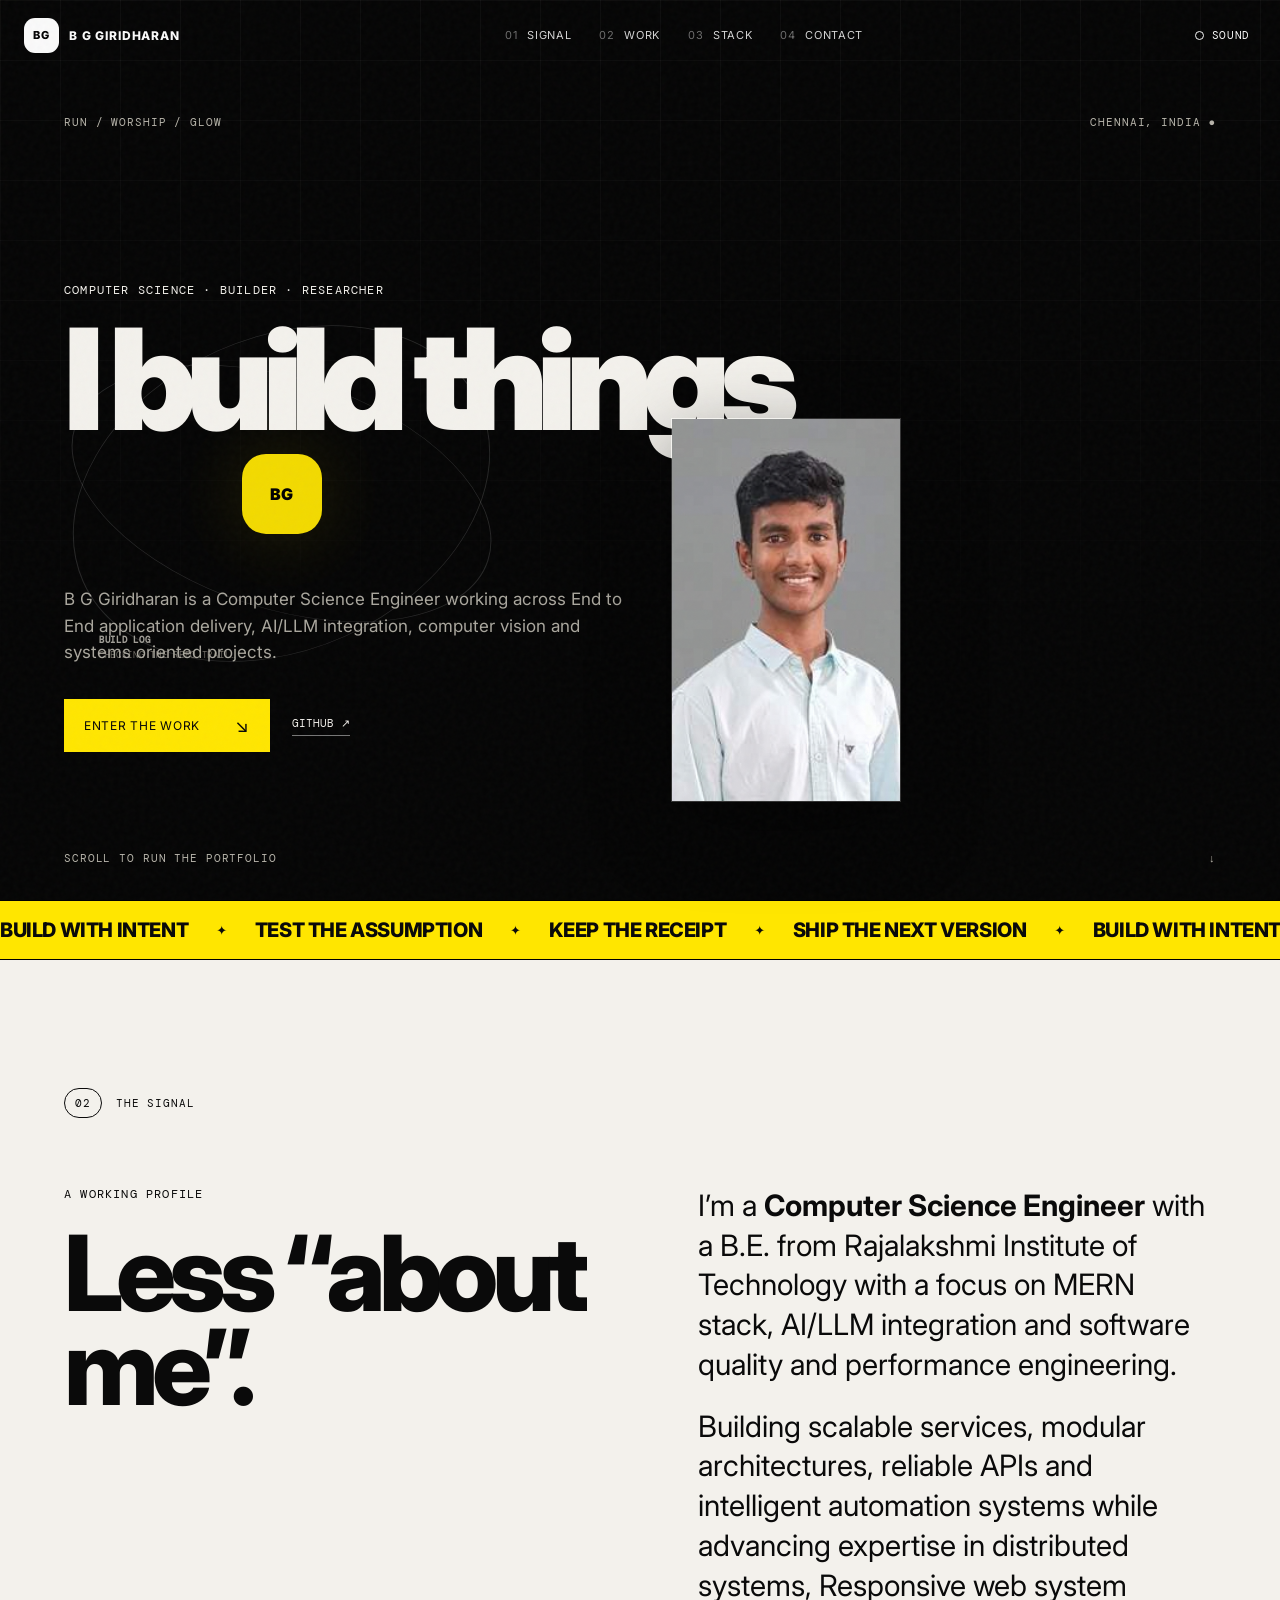
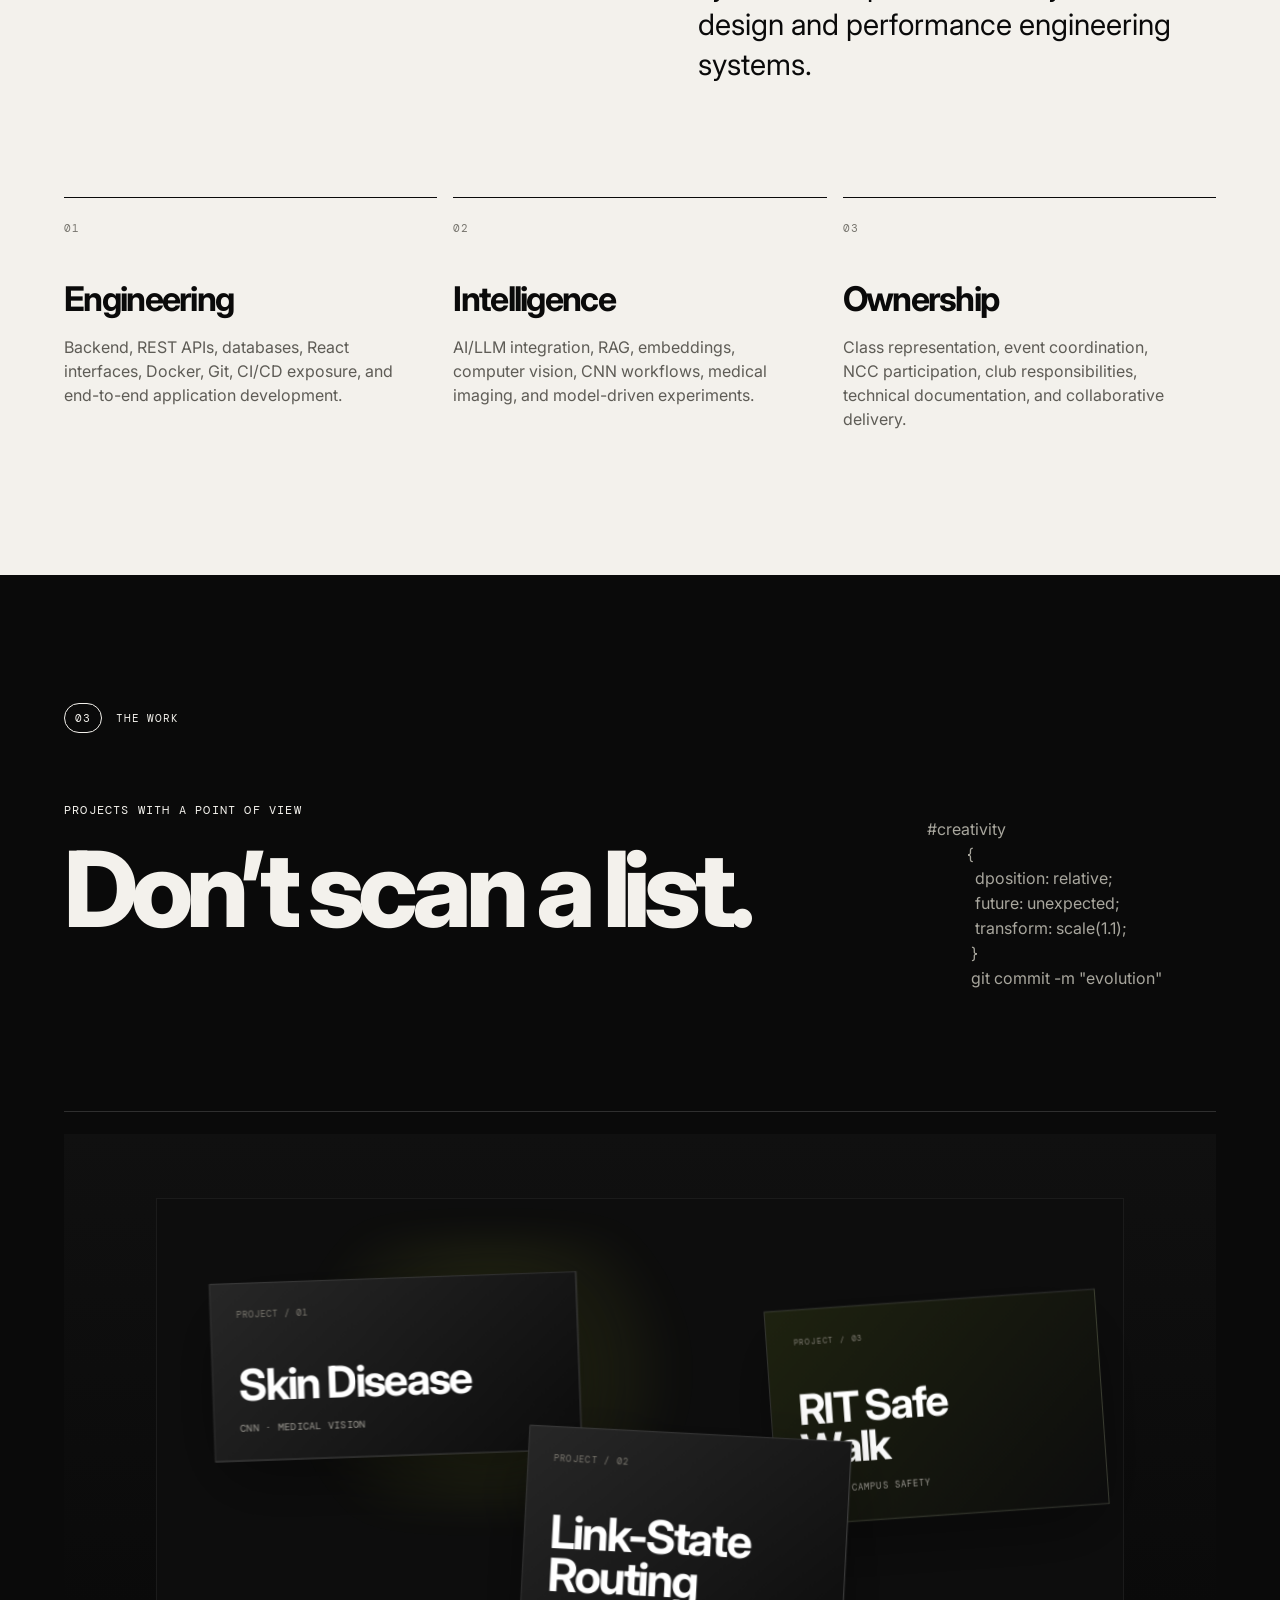
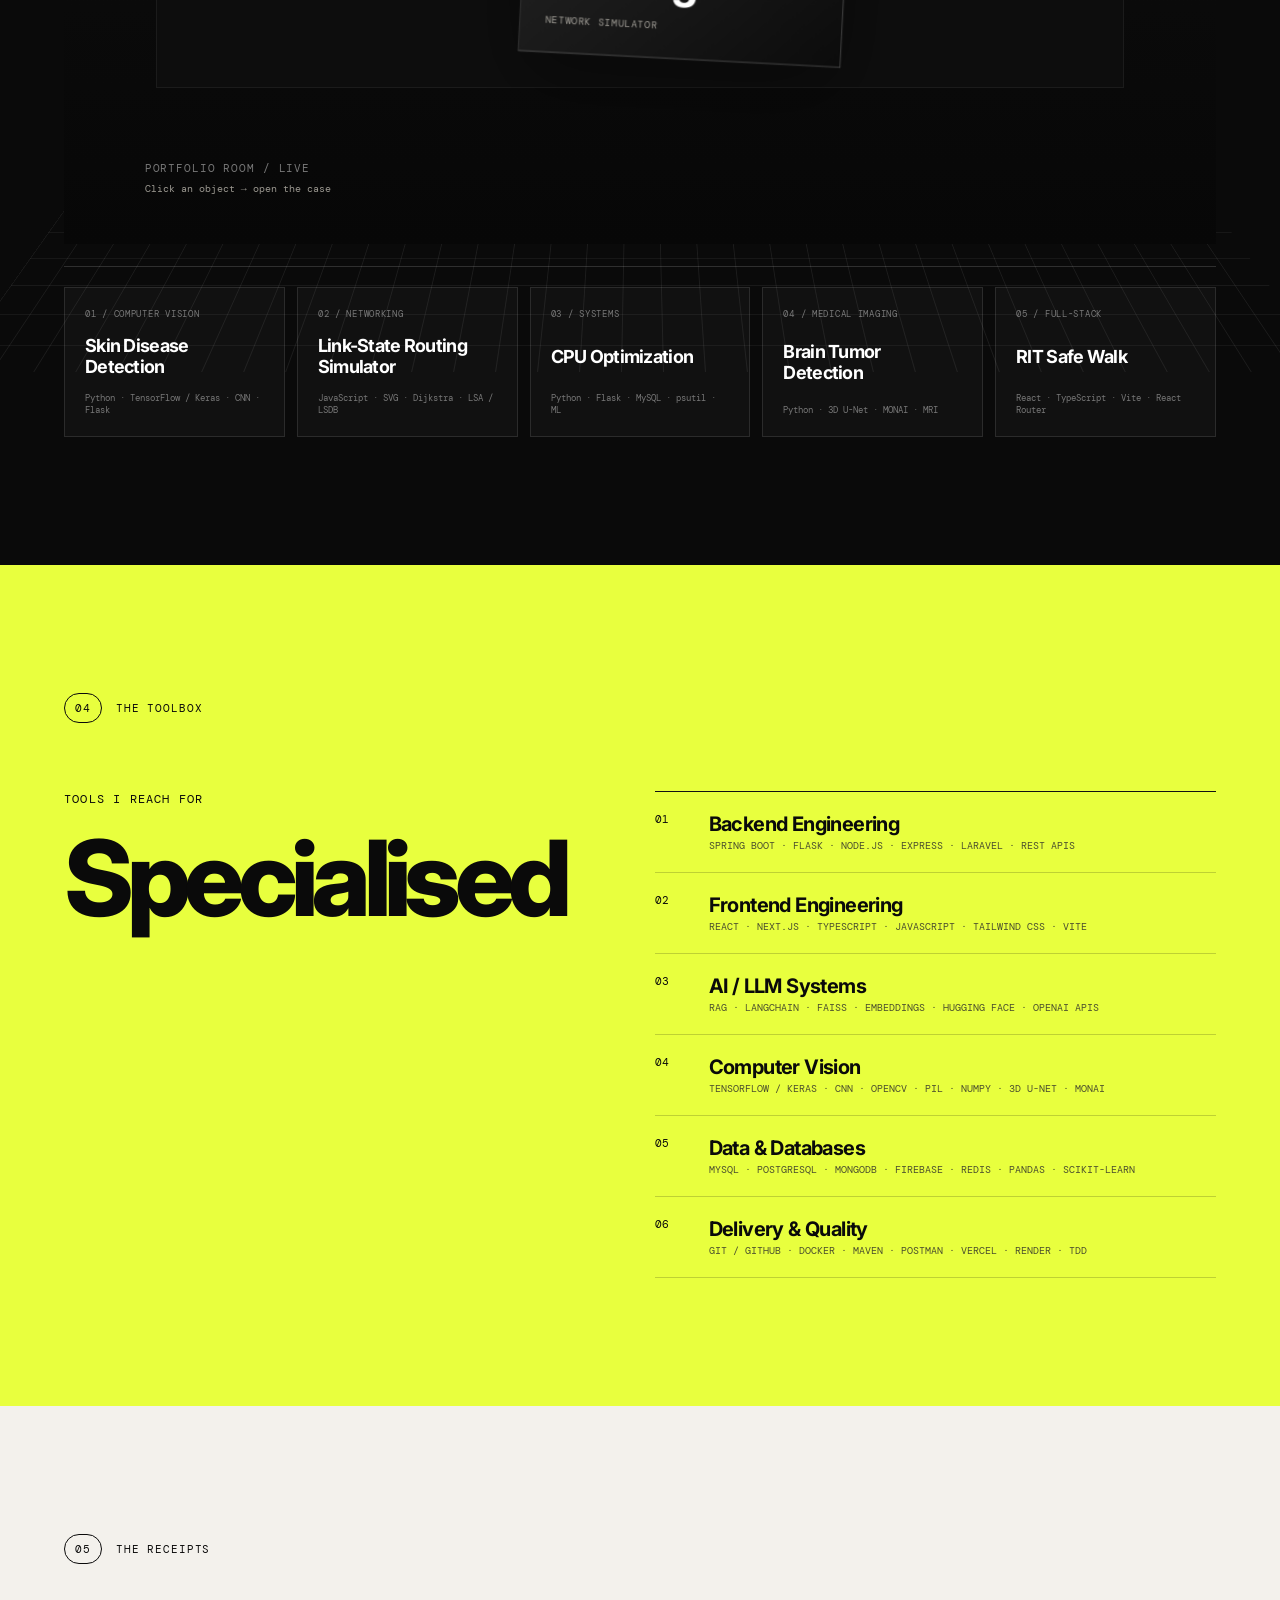
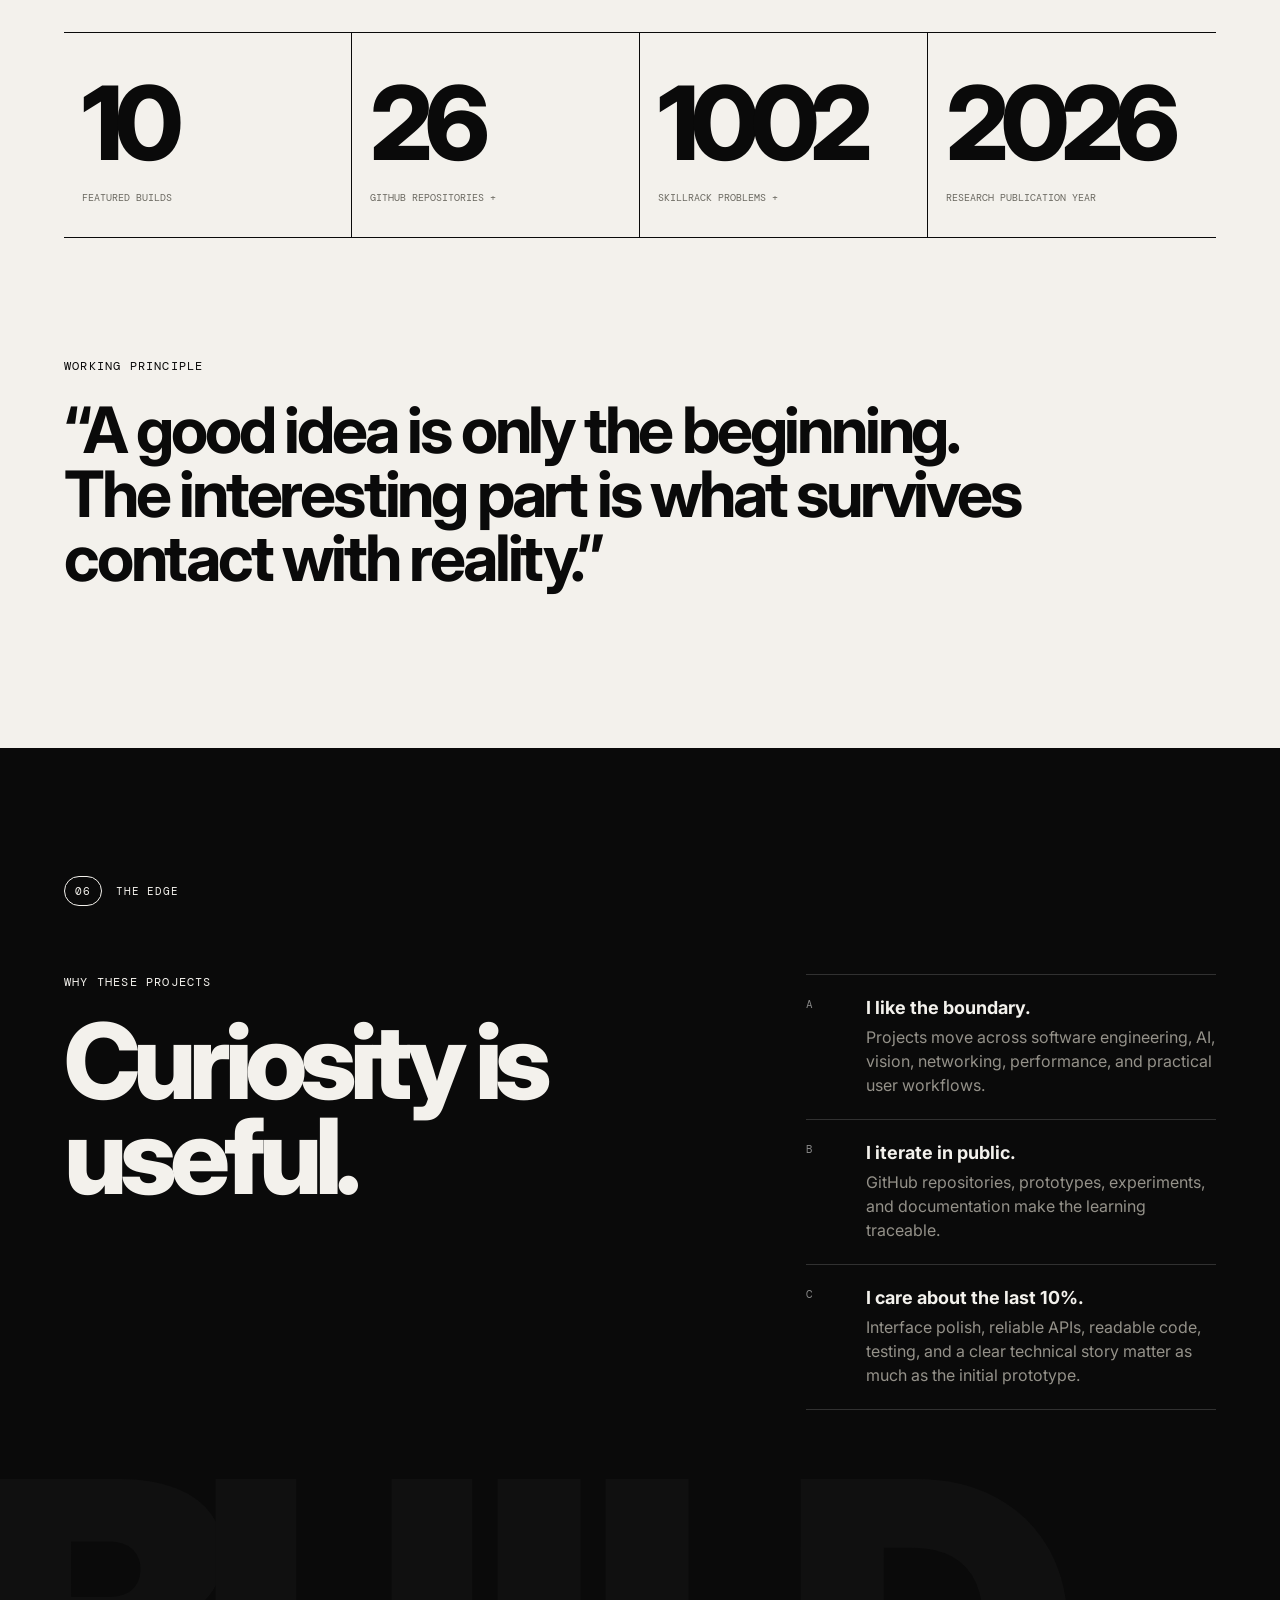
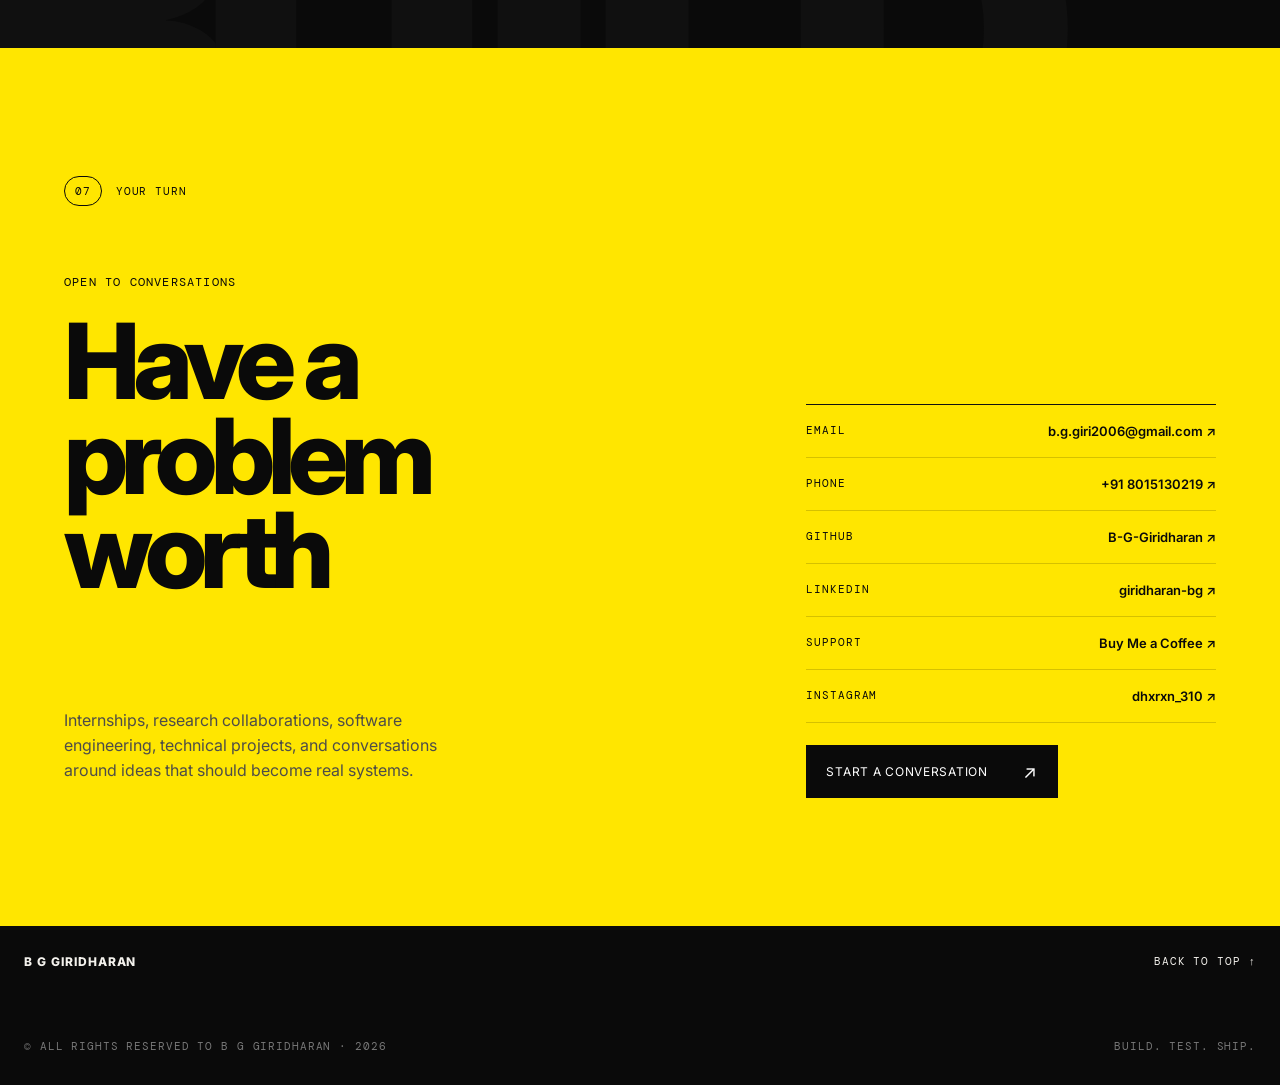
==== index.html @ 89863f33 "build: move index.html and static assets to repository root for pages deployment" ====
<!doctype html>
<html lang="en">
<head>
  <meta charset="utf-8">
  <meta name="viewport" content="width=device-width, initial-scale=1">
  <meta name="theme-color" content="#0a0a0a">
  <meta name="description" content="B G Giridharan — Computer Science and Engineering student, backend and full-stack engineer, AI/LLM builder and systems enthusiast.">
  <title>B G Giridharan — Build. Test. Ship.</title>
  <link rel="preconnect" href="https://fonts.googleapis.com">
  <link rel="preconnect" href="https://fonts.gstatic.com" crossorigin>
  <link href="https://fonts.googleapis.com/css2?family=DM+Mono:wght@400;500&family=Inter:wght@400;500;600;700;800;900&display=swap" rel="stylesheet">
  <link rel="stylesheet" href="/styles.css">
</head>
<body>
  <div class="noise" aria-hidden="true"></div>
  <div class="cursor-glow" aria-hidden="true"></div>
  <div class="progress"><span id="progressBar"></span></div>

  <header class="site-header" id="top">
    <a class="brand" href="#top" aria-label="Back to top">
      <span class="brand-mark">BG</span>
      <span class="brand-text">B G GIRIDHARAN</span>
    </a>
    <nav class="main-nav" aria-label="Primary">
      <a href="#signal"><span>01</span> Signal</a>
      <a href="#work"><span>02</span> Work</a>
      <a href="#stack"><span>03</span> Stack</a>
      <a href="#contact"><span>04</span> Contact</a>
    </nav>
    <button class="sound-toggle" id="soundToggle" type="button" aria-pressed="false"><i></i><span>Sound</span></button>
  </header>

  <main>
    <section class="hero section-dark" id="hero">
      <div class="hero-meta mono">
        <span>Run / Worship / Glow </span>
        <span>CHENNAI, INDIA <b>●</b></span>
      </div>
      <div class="hero-grid"></div>
      <div class="hero-copy">
        <p class="eyebrow reveal">Computer Science · Builder · Researcher</p>
        <h1 class="reveal hero-title">I build things<br><em>worth.</em></h1>
        <img class="hero-photo" id="heroPhoto" alt="B G Giridharan" aria-label="B G Giridharan">
        <p class="hero-deck reveal">B G Giridharan is a Computer Science Engineer working across End to End application delivery, AI/LLM integration, computer vision and systems oriented projects.</p>
        <div class="hero-actions reveal">
          <a class="btn btn-accent magnetic" href="#work">Enter the work <span>↘</span></a>
          <a class="text-link" href="https://github.com/B-G-Giridharan" target="_blank" rel="noreferrer">GitHub ↗</a>
        </div>
      </div>

      <div class="hero-orbit" aria-hidden="true">
        <div class="orbit orbit-1"></div>
        <div class="orbit orbit-2"></div>
        <div class="orbital-note mono"><b>BUILD LOG</b><br><span id="buildLog">initialising signal…</span></div>
        <div class="center-chip">BG</div>
      </div>

      <div class="hero-bottom mono"><span>Scroll to run the portfolio</span><span class="scroll-arrow">↓</span></div>
    </section>

    <section class="ticker-section" aria-label="Principles">
      <div class="ticker">
        <div class="ticker-track">
          <span>BUILD WITH INTENT</span><b>✦</b>
          <span>TEST THE ASSUMPTION</span><b>✦</b>
          <span>KEEP THE RECEIPT</span><b>✦</b>
          <span>SHIP THE NEXT VERSION</span><b>✦</b>
          <span>BUILD WITH INTENT</span><b>✦</b>
          <span>TEST THE ASSUMPTION</span><b>✦</b>
          <span>KEEP THE RECEIPT</span><b>✦</b>
          <span>SHIP THE NEXT VERSION</span><b>✦</b>
        </div>
      </div>
    </section>

    <section class="section light section-pad" id="signal">
      <div class="section-kicker mono"><span>02</span> THE SIGNAL</div>
      <div class="two-col">
        <div>
          <p class="eyebrow">A working profile</p>
          <h2 class="display reveal">Less “about me”.<br><em>More evidence.</em></h2>
        </div>
        <div class="body-large reveal">
          <p>I’m a <strong>Computer Science Engineer</strong> with a B.E. from Rajalakshmi Institute of Technology with a focus on MERN stack, AI/LLM integration and software quality and performance engineering.</p>
          <p>Building scalable services, modular architectures, reliable APIs and intelligent automation systems while advancing expertise in distributed systems, Responsive web system design and performance engineering systems.</p>
        </div>
      </div>

      <div class="proof-grid">
        <article class="proof-card reveal"><span class="proof-no mono">01</span><h3>Engineering</h3><p>Backend, REST APIs, databases, React interfaces, Docker, Git, CI/CD exposure, and end-to-end application development.</p></article>
        <article class="proof-card reveal"><span class="proof-no mono">02</span><h3>Intelligence</h3><p>AI/LLM integration, RAG, embeddings, computer vision, CNN workflows, medical imaging, and model-driven experiments.</p></article>
        <article class="proof-card reveal"><span class="proof-no mono">03</span><h3>Ownership</h3><p>Class representation, event coordination, NCC participation, club responsibilities, technical documentation, and collaborative delivery.</p></article>
      </div>
    </section>

    <section class="section dark section-pad" id="work">
      <div class="section-kicker mono light-text"><span>03</span> THE WORK</div>
      <div class="work-head">
        <div>
          <p class="eyebrow">Projects with a point of view</p>
          <h2 class="display display-inverse reveal">Don’t scan a list.<br><em>Walk through it.</em></h2>
        </div>
        <p class="section-intro reveal" style="white-space: pre-wrap;">#creativity 
          { 
            dposition: relative;
            future: unexpected;
            transform: scale(1.1);
           }
           git commit -m "evolution"
        </p>
        </div>

      <div class="room-shell reveal">
        <div class="room-stage" id="roomStage">
          <div class="room-floor"></div>
          <div class="room-wall wall-back"></div>
          <div class="room-wall wall-side"></div>
          <div class="room-light"></div>

          <button class="room-object obj-1 project-object" data-project="skin" aria-label="Open Skin Disease Detection project">
            <span class="object-label mono">PROJECT / 01</span><strong>Skin Disease</strong><small>CNN · MEDICAL VISION</small>
          </button>

          <button class="room-object obj-2 project-object" data-project="routing" aria-label="Open Link-State Routing Simulator project">
            <span class="object-label mono">PROJECT / 02</span><strong>Link-State<br>Routing</strong><small>NETWORK SIMULATOR</small>
          </button>

          <button class="room-object obj-3 project-object" data-project="safe" aria-label="Open RIT Safe Walk project">
            <span class="object-label mono">PROJECT / 03</span><strong>RIT Safe<br>Walk</strong><small>REACT · CAMPUS SAFETY</small>
          </button>

          <div class="room-console">
            <span class="mono">PORTFOLIO ROOM / LIVE</span>
            <span>Click an object → open the case</span>
          </div>
        </div>
      </div>

      <div class="project-dock">
        <button class="dock-card project-object" data-project="skin"><span class="mono">01 / COMPUTER VISION</span><strong>Skin Disease Detection</strong><small>Python · TensorFlow / Keras · CNN · Flask</small></button>
        <button class="dock-card project-object" data-project="routing"><span class="mono">02 / NETWORKING</span><strong>Link-State Routing Simulator</strong><small>JavaScript · SVG · Dijkstra · LSA / LSDB</small></button>
        <button class="dock-card project-object" data-project="cpu"><span class="mono">03 / SYSTEMS</span><strong>CPU Optimization</strong><small>Python · Flask · MySQL · psutil · ML</small></button>
        <button class="dock-card project-object" data-project="brain"><span class="mono">04 / MEDICAL IMAGING</span><strong>Brain Tumor Detection</strong><small>Python · 3D U-Net · MONAI · MRI</small></button>
        <button class="dock-card project-object" data-project="safe"><span class="mono">05 / FULL-STACK</span><strong>RIT Safe Walk</strong><small>React · TypeScript · Vite · React Router</small></button>
      </div>
    </section>

    <section class="section lime-section section-pad" id="stack">
      <div class="section-kicker mono"><span>04</span> THE TOOLBOX</div>
      <div class="stack-layout">
        <div><p class="eyebrow">Tools I reach for</p><h2 class="display reveal">Specialised<br><em>by intent.</em></h2></div>
        <div class="stack-list reveal">
          <div><span class="mono">01</span><strong>Backend Engineering</strong><small>Spring Boot · Flask · Node.js · Express · Laravel · REST APIs</small></div>
          <div><span class="mono">02</span><strong>Frontend Engineering</strong><small>React · Next.js · TypeScript · JavaScript · Tailwind CSS · Vite</small></div>
          <div><span class="mono">03</span><strong>AI / LLM Systems</strong><small>RAG · LangChain · FAISS · embeddings · Hugging Face · OpenAI APIs</small></div>
          <div><span class="mono">04</span><strong>Computer Vision</strong><small>TensorFlow / Keras · CNN · OpenCV · PIL · NumPy · 3D U-Net · MONAI</small></div>
          <div><span class="mono">05</span><strong>Data & Databases</strong><small>MySQL · PostgreSQL · MongoDB · Firebase · Redis · pandas · scikit-learn</small></div>
          <div><span class="mono">06</span><strong>Delivery & Quality</strong><small>Git / GitHub · Docker · Maven · Postman · Vercel · Render · TDD</small></div>
        </div>
      </div>
    </section>

    <section class="section light section-pad impact">
      <div class="section-kicker mono"><span>05</span> THE RECEIPTS</div>
      <div class="stats-row">
        <div class="stat reveal"><span class="stat-number" data-target="10">0</span><small>featured builds</small></div>
        <div class="stat reveal"><span class="stat-number" data-target="26">0</span><small>GitHub repositories +</small></div>
        <div class="stat reveal"><span class="stat-number" data-target="1002">0</span><small>SkillRack problems +</small></div>
        <div class="stat reveal"><span class="stat-number" data-target="2026">0</span><small>research publication year</small></div>
      </div>

      <div class="manifesto reveal">
        <p class="eyebrow">Working principle</p>
        <blockquote>“A good idea is only the beginning. The interesting part is what survives contact with reality.”</blockquote>
      </div>
    </section>

    <section class="section dark section-pad edge-section">
      <div class="section-kicker mono light-text"><span>06</span> THE EDGE</div>
      <div class="edge-grid">
        <div class="edge-title"><p class="eyebrow">Why these projects</p><h2 class="display display-inverse reveal">Curiosity is useful.<br><em>Execution makes it visible.</em></h2></div>
        <div class="edge-points reveal">
          <div><span class="point-no mono">A</span><div><strong>I like the boundary.</strong><p>Projects move across software engineering, AI, vision, networking, performance, and practical user workflows.</p></div></div>
          <div><span class="point-no mono">B</span><div><strong>I iterate in public.</strong><p>GitHub repositories, prototypes, experiments, and documentation make the learning traceable.</p></div></div>
          <div><span class="point-no mono">C</span><div><strong>I care about the last 10%.</strong><p>Interface polish, reliable APIs, readable code, testing, and a clear technical story matter as much as the initial prototype.</p></div></div>
        </div>
      </div>
      <div class="giant-word" aria-hidden="true">BU I LD</div>
    </section>

    <section class="section contact-section section-pad" id="contact">
      <div class="section-kicker mono"><span>07</span> YOUR TURN</div>
      <div class="contact-grid">
        <div>
          <p class="eyebrow">Open to conversations</p>
          <h2 class="display reveal">Have a problem<br>worth <em>building?</em></h2>
          <p class="section-intro dark-copy reveal">Internships, research collaborations, software engineering, technical projects, and conversations around ideas that should become real systems.</p>
        </div>
        <div class="contact-card reveal">
          <div class="contact-row"><span class="mono">EMAIL</span><a href="mailto:b.g.giri2006@gmail.com">b.g.giri2006@gmail.com ↗</a></div>
          <div class="contact-row"><span class="mono">PHONE</span><a href="tel:+918015130219">+91 8015130219 ↗</a></div>
          <div class="contact-row"><span class="mono">GITHUB</span><a href="https://github.com/B-G-Giridharan" target="_blank" rel="noreferrer">B-G-Giridharan ↗</a></div>
          <div class="contact-row"><span class="mono">LINKEDIN</span><a href="https://www.linkedin.com/in/giridharan-bg/" target="_blank" rel="noreferrer">giridharan-bg ↗</a></div>
          <div class="contact-row"><span class="mono">SUPPORT</span><a href="https://buymeacoffee.com/giridharan_bg" target="_blank" rel="noreferrer">Buy Me a Coffee ↗</a></div>
          <div class="contact-row"><span class="mono">INSTAGRAM</span><a href="https://www.instagram.com/dhxrxn_310/" target="_blank" rel="noreferrer">dhxrxn_310 ↗</a></div>
          <a class="btn btn-dark magnetic" href="mailto:b.g.giri2006@gmail.com?subject=Portfolio%20conversation">Start a conversation <span>↗</span></a>
        </div>
      </div>
    </section>
  </main>

  <footer class="footer dark">
    <div class="footer-top"><span class="brand-text">B G GIRIDHARAN</span><a class="mono" href="#top">Back to top ↑</a></div>
    <div class="footer-bottom mono"><span>© ALL RIGHTS RESERVED TO B G GIRIDHARAN · 2026</span><span>BUILD. TEST. SHIP.</span></div>
  </footer>

  <div class="modal" id="projectModal" aria-hidden="true">
    <div class="modal-backdrop" data-close-modal></div>
    <article class="modal-card">
      <button class="modal-close" type="button" data-close-modal aria-label="Close project">×</button>
      <div class="modal-top mono"><span id="modalIndex">PROJECT / 01</span><span id="modalType">GITHUB BUILD</span></div>
      <p class="eyebrow" id="modalEyebrow">Project</p>
      <h2 id="modalTitle">Skin Disease Detection</h2>
      <p id="modalDescription"></p>
      <div class="modal-tags" id="modalTags"></div>
      <div class="modal-footer"><a id="modalLink" class="btn btn-accent" href="https://github.com/B-G-Giridharan" target="_blank" rel="noreferrer">Open GitHub ↗</a></div>
    </article>
  </div>
  <script src="/script.js"></script>
</body>
</html>
---- styles.css ----
:root{--ink:#0a0a0a;--paper:#f3f1ec;--lime:#e8ff3e;--yellow:#ffe600;--muted:#77756e;--line:rgba(10,10,10,.16);--white:#fff;--mono:"DM Mono",monospace;--sans:"Inter",system-ui,sans-serif}
*{box-sizing:border-box}html{scroll-behavior:smooth}body{margin:0;background:var(--paper);color:var(--ink);font-family:var(--sans);overflow-x:hidden}a{color:inherit;text-decoration:none}button{font:inherit}
.noise{position:fixed;inset:0;pointer-events:none;z-index:50;opacity:.055;background-image:url("data:image/svg+xml,%3Csvg viewBox='0 0 180 180' xmlns='http://www.w3.org/2000/svg'%3E%3Cfilter id='n'%3E%3CfeTurbulence type='fractalNoise' baseFrequency='.95' numOctaves='4' stitchTiles='stitch'/%3E%3C/filter%3E%3Crect width='100%25' height='100%25' filter='url(%23n)' opacity='.55'/%3E%3C/svg%3E")}
.cursor-glow{position:fixed;left:0;top:0;width:280px;height:280px;border-radius:50%;pointer-events:none;z-index:40;transform:translate(-50%,-50%);background:radial-gradient(circle,rgba(232,255,62,.13),transparent 65%);mix-blend-mode:multiply;transition:opacity .3s}
.progress{position:fixed;left:0;top:0;right:0;height:3px;z-index:100;background:transparent}.progress span{display:block;height:100%;width:0;background:var(--yellow)}
.site-header{position:fixed;left:0;right:0;top:0;height:70px;padding:0 24px;display:flex;justify-content:space-between;align-items:center;z-index:90;mix-blend-mode:difference;color:#fff}.brand{display:flex;align-items:center;gap:10px;font-weight:800;font-size:12px;letter-spacing:.07em}.brand-mark{display:grid;place-items:center;width:35px;height:35px;background:#fff;color:#000;border-radius:11px;font-size:11px}.main-nav{display:flex;gap:28px}.main-nav a{font-size:11px;text-transform:uppercase;letter-spacing:.06em;opacity:.85;transition:opacity .2s}.main-nav a:hover{opacity:1}.main-nav span{opacity:.5;margin-right:6px}.sound-toggle{border:0;background:none;color:inherit;display:flex;align-items:center;gap:8px;text-transform:uppercase;font:11px var(--mono);letter-spacing:.06em;cursor:pointer}.sound-toggle i{width:9px;height:9px;border:1px solid currentColor;border-radius:50%;display:inline-block}.sound-toggle.on i{background:var(--yellow)}
.mono{font-family:var(--mono);font-size:11px;letter-spacing:.08em;text-transform:uppercase}.dark{background:var(--ink);color:var(--paper)}.light{background:var(--paper)}.section{position:relative;overflow:hidden}.section-pad{padding:clamp(80px,10vw,150px) clamp(22px,5vw,80px)}.section-kicker{display:flex;align-items:center;gap:14px;color:var(--ink);margin-bottom:68px}.section-kicker span{padding:7px 10px;border:1px solid currentColor;border-radius:999px}.light-text{color:var(--paper)}
.eyebrow{font-family:var(--mono);font-size:12px;text-transform:uppercase;letter-spacing:.1em;margin:0 0 24px}.display{font-size:clamp(56px,8.2vw,128px);line-height:.9;letter-spacing:-.065em;margin:0;font-weight:800}.display em,.hero-title em{font-style:normal;-webkit-text-stroke:1.5px currentColor;color:transparent}.display-inverse{color:var(--paper)}.section-intro{max-width:390px;font-size:16px;line-height:1.55;color:#a8a69d}.dark-copy{color:#4e4d48}.body-large{font-size:clamp(20px,2.3vw,31px);line-height:1.35;max-width:670px}.body-large p{margin:0 0 22px}
.hero{min-height:100svh;background:#050505;color:var(--paper);padding:115px clamp(22px,5vw,80px) 35px;display:flex;flex-direction:column;justify-content:space-between}.hero-meta,.hero-bottom{display:flex;justify-content:space-between;color:#b7b4aa}.hero-grid{position:absolute;inset:0;background-image:linear-gradient(rgba(255,255,255,.035) 1px,transparent 1px),linear-gradient(90deg,rgba(255,255,255,.035) 1px,transparent 1px);background-size:60px 60px;mask-image:linear-gradient(to bottom,black,transparent 88%);pointer-events:none}.hero-copy{position:relative;z-index:2;max-width:920px;margin:9vh 0 3vh}.hero-title{font-size:clamp(68px,11vw,180px);line-height:.82;letter-spacing:-.075em;margin:0 0 34px;font-weight:900}.hero-photo{position:absolute;right:clamp(4%,8vw,9%);top:29%;width:clamp(210px,18vw,280px);height:clamp(300px,30vw,390px);object-fit:cover;object-position:center top;border:1px solid rgba(255,255,255,.18);box-shadow:0 24px 80px rgba(0,0,0,.45);z-index:3;opacity:0;transition:opacity .45s ease}.hero-photo.is-loaded{opacity:1}.hero-deck{max-width:580px;font-size:17px;line-height:1.55;color:#aaa79e}.hero-actions{display:flex;align-items:center;gap:22px;margin-top:34px}.btn{display:inline-flex;align-items:center;justify-content:space-between;gap:35px;padding:15px 19px;border:1px solid var(--ink);font-size:12px;text-transform:uppercase;letter-spacing:.06em;transition:transform .3s,background .3s,color .3s}.btn span{font-size:18px;transition:transform .3s}.btn:hover{transform:translateY(-3px)}.btn:hover span{transform:translate(3px,-3px)}.btn-accent{background:var(--yellow);border-color:var(--yellow);color:#070707}.btn-dark{background:var(--ink);border-color:var(--ink);color:#fff}.text-link{font-family:var(--mono);font-size:11px;text-transform:uppercase;border-bottom:1px solid rgba(255,255,255,.45);padding-bottom:5px}.hero-orbit{position:absolute;right:clamp(5%,12vw);top:50%;width:min(34vw,470px);aspect-ratio:1;transform:translateY(-40%);opacity:.95}.orbit{position:absolute;inset:0;border:1px solid rgba(255,255,255,.14);border-radius:50%}.orbit-1{transform:rotate(18deg) scaleY(.53)}.orbit-2{transform:rotate(-24deg) scaleY(.72)}.center-chip{position:absolute;left:50%;top:50%;transform:translate(-50%,-50%);width:80px;height:80px;border-radius:24px;background:var(--yellow);color:#000;display:grid;place-items:center;font-weight:900;box-shadow:0 0 80px rgba(255,230,0,.14)}.orbital-note{position:absolute;left:8%;bottom:11%;font-size:9px;color:#77736b;line-height:1.7}.orbital-note b{color:#aaa79f}.ticker-section{background:var(--yellow);border-top:1px solid #000;border-bottom:1px solid #000;overflow:hidden}.ticker{white-space:nowrap;overflow:hidden}.ticker-track{display:inline-flex;align-items:center;gap:28px;min-width:100%;padding:17px 0;font-weight:800;font-size:20px;letter-spacing:-.02em;animation:marquee 24s linear infinite}.ticker-track b{font-size:13px}@keyframes marquee{to{transform:translateX(-50%)}}
.two-col{display:grid;grid-template-columns:1fr 1fr;gap:9vw;align-items:start}.proof-grid{display:grid;grid-template-columns:repeat(3,1fr);gap:16px;margin-top:90px}.proof-card{border-top:1px solid var(--ink);padding-top:18px;min-height:205px}.proof-no{color:var(--muted)}.proof-card h3{font-size:34px;letter-spacing:-.05em;margin:42px 0 10px}.proof-card p{max-width:340px;line-height:1.5;color:#5e5c56}
.work-head{display:grid;grid-template-columns:1.45fr .55fr;gap:8vw;align-items:end}.room-shell{margin-top:80px;border-top:1px solid rgba(255,255,255,.15);border-bottom:1px solid rgba(255,255,255,.15);padding:22px 0}.room-stage{height:min(70vw,710px);min-height:520px;position:relative;perspective:1100px;transform-style:preserve-3d;background:linear-gradient(180deg,#101010,#070707)}.room-floor{position:absolute;left:-10%;right:-10%;bottom:-18%;height:64%;transform:rotateX(66deg);transform-origin:bottom;background:linear-gradient(rgba(255,255,255,.07) 1px,transparent 1px),linear-gradient(90deg,rgba(255,255,255,.07) 1px,transparent 1px);background-size:42px 42px}.room-wall{position:absolute;background:#0d0d0d;border:1px solid rgba(255,255,255,.06)}.wall-back{left:8%;right:8%;top:9%;height:69%}.wall-side{width:20%;right:8%;top:9%;height:69%;transform-origin:right center;transform:perspective(500px) rotateY(-24deg)}.room-light{position:absolute;left:15%;top:14%;width:44%;height:39%;background:radial-gradient(circle,rgba(232,255,62,.15),transparent 67%);filter:blur(16px)}.room-console{position:absolute;left:7%;bottom:7%;display:flex;flex-direction:column;gap:7px;font-family:var(--mono);font-size:10px;color:#777;z-index:4}.room-console span:last-child{color:#9b9890}.room-object{position:absolute;z-index:5;cursor:pointer;border:1px solid rgba(255,255,255,.15);background:linear-gradient(140deg,#272727,#0c0c0c);color:#fff;text-align:left;box-shadow:0 24px 70px rgba(0,0,0,.4);transition:transform .5s cubic-bezier(.2,.9,.2,1),border-color .3s,box-shadow .3s}.room-object:hover{border-color:var(--yellow);box-shadow:0 28px 90px rgba(0,0,0,.55),0 0 50px rgba(232,255,62,.09)}.room-object .object-label{display:block;font-size:8px;color:#807d74;margin-bottom:42px}.room-object strong{display:block;font-size:clamp(24px,3.2vw,47px);line-height:.93;letter-spacing:-.05em}.room-object small{display:block;margin-top:16px;font:9px var(--mono);letter-spacing:.1em;color:#a4a19a}.obj-1{left:15%;top:22%;width:30%;padding:24px;transform:translateZ(65px) rotateZ(-2deg)}.obj-2{left:41%;top:43%;width:25%;padding:22px;transform:translateZ(120px) rotateZ(3deg)}.obj-3{right:11%;top:24%;width:28%;padding:26px;transform:translateZ(30px) rotateZ(-4deg);background:linear-gradient(135deg,#1e2210,#0d0d0d)}.obj-1:hover{transform:translateY(-14px) translateZ(110px) rotateZ(-2deg)}.obj-2:hover{transform:translateY(-14px) translateZ(165px) rotateZ(3deg)}.obj-3:hover{transform:translateY(-14px) translateZ(80px) rotateZ(-4deg)}
.project-dock{display:grid;grid-template-columns:repeat(5,1fr);gap:12px;margin-top:20px}.dock-card{background:#111;border:1px solid #2b2b2b;color:#fff;text-align:left;padding:20px;cursor:pointer;min-height:150px;display:flex;flex-direction:column;justify-content:space-between;transition:background .25s,border .25s,transform .25s}.dock-card:hover{background:#171717;border-color:#5e5e5e;transform:translateY(-4px)}.dock-card span,.dock-card small{font:9px var(--mono);color:#777}.dock-card strong{font-size:18px;letter-spacing:-.04em}.lime-section{background:var(--lime)}.stack-layout{display:grid;grid-template-columns:.8fr 1.2fr;gap:7vw}.stack-list{border-top:1px solid #111}.stack-list>div{display:grid;grid-template-columns:42px 1fr;grid-template-rows:auto auto;gap:3px 12px;padding:20px 0;border-bottom:1px solid rgba(0,0,0,.18);transition:padding-left .25s}.stack-list>div:hover{padding-left:12px}.stack-list span{grid-row:1 / 3}.stack-list strong{font-size:20px;letter-spacing:-.03em}.stack-list small{font:10px var(--mono);text-transform:uppercase;color:#4b4f2e}
.stats-row{display:grid;grid-template-columns:repeat(4,1fr);border-top:1px solid var(--ink);border-bottom:1px solid var(--ink)}.stat{padding:28px 18px 32px;border-right:1px solid var(--ink)}.stat:last-child{border-right:none}.stat-number{font-size:clamp(54px,8vw,108px);font-weight:800;letter-spacing:-.08em;display:block}.stat small{font:10px var(--mono);text-transform:uppercase;color:#6b6961}.manifesto{padding:120px 0 30px;max-width:980px}.manifesto blockquote{font-size:clamp(34px,5vw,72px);line-height:1;letter-spacing:-.05em;margin:0;font-weight:700}.edge-section{min-height:900px}.edge-grid{display:grid;grid-template-columns:1.2fr .8fr;gap:10vw;position:relative;z-index:2}.edge-points{border-top:1px solid rgba(255,255,255,.16)}.edge-points>div{display:grid;grid-template-columns:45px 1fr;gap:15px;padding:22px 0;border-bottom:1px solid rgba(255,255,255,.16)}.point-no{color:#888}.edge-points strong{font-size:18px}.edge-points p{color:#949189;line-height:1.5;margin:7px 0 0}.giant-word{position:absolute;left:-2vw;bottom:-10vw;font-size:clamp(200px,32vw,580px);font-weight:900;letter-spacing:-.1em;color:#101010;line-height:.72;z-index:1}
.contact-section{background:var(--yellow)}.contact-grid{display:grid;grid-template-columns:1.2fr .8fr;gap:10vw;align-items:end}.contact-card{border-top:1px solid #111}.contact-row{display:flex;justify-content:space-between;gap:25px;padding:18px 0;border-bottom:1px solid rgba(0,0,0,.16);font-size:13px}.contact-row span:last-child,.contact-row a{font-weight:600;text-align:right}.contact-card .btn{margin-top:22px}
.footer{padding:28px 24px 32px}.footer-top,.footer-bottom{display:flex;justify-content:space-between;gap:20px}.footer-bottom{margin-top:70px;color:#777}.footer .brand-text{font-weight:800;letter-spacing:.08em;font-size:12px}
.modal{position:fixed;inset:0;display:none;align-items:center;justify-content:center;z-index:120}.modal.is-open{display:flex}.modal-backdrop{position:absolute;inset:0;background:rgba(0,0,0,.76);backdrop-filter:blur(12px)}.modal-card{position:relative;z-index:2;width:min(720px,calc(100% - 32px));background:var(--paper);padding:clamp(28px,5vw,58px);box-shadow:0 30px 120px rgba(0,0,0,.5)}.modal-close{position:absolute;right:15px;top:12px;border:0;background:none;font-size:34px;cursor:pointer}.modal-top{display:flex;justify-content:space-between;color:#73716b;margin-bottom:50px}.modal-card h2{font-size:clamp(56px,8vw,100px);line-height:.86;letter-spacing:-.07em;margin:0 0 22px}.modal-card>p:not(.eyebrow){font-size:19px;line-height:1.5;max-width:600px}.modal-tags{display:flex;gap:8px;flex-wrap:wrap;margin:35px 0}.modal-tags span{font:10px var(--mono);border:1px solid #888;padding:8px 9px}.modal-footer{display:flex;justify-content:flex-end}
/* Bootstrap compatibility / full-bleed layout guard */
html,body{width:100%;max-width:none;min-width:0;margin:0;padding:0}
.container,.container-fluid,.container-sm,.container-md,.container-lg,.container-xl,.container-xxl{width:100%!important;max-width:none!important;margin-left:0!important;margin-right:0!important;padding-left:0!important;padding-right:0!important}
.site-header,main,section.section,.ticker-section,.footer{width:100%;max-width:none;margin-left:0;margin-right:0}
main>.container,main>.container-fluid,main>[class*="container"]{width:100%!important;max-width:none!important;margin:0!important;padding-left:0!important;padding-right:0!important}
.section-pad{max-width:none}
.row{--bs-gutter-x:0;--bs-gutter-y:0;margin-left:0!important;margin-right:0!important}
[class*="col-"]{padding-left:0!important;padding-right:0!important}

/* Keep the intentional fixed header, but make it viewport-wide even inside a Bootstrap container. */
.site-header{left:0!important;right:0!important}

.reveal{opacity:0;transform:translateY(28px);transition:opacity .8s ease,transform .8s cubic-bezier(.2,.75,.2,1)}.reveal.in{opacity:1;transform:none}.reveal:nth-child(2){transition-delay:.08s}.reveal:nth-child(3){transition-delay:.14s}

/* Phone-only headline/photo alignment; the desktop hero remains untouched. */
@media (max-width:580px){.hero-title{max-width:calc(100% - 120px)!important}.hero-photo{top:23%!important;right:20px!important;width:90px!important;height:120px!important}}
@media (max-width:1100px){.project-dock{grid-template-columns:repeat(3,1fr)}}@media (max-width:900px){.main-nav{display:none}.hero{padding-top:100px}.hero-orbit{right:0;width:58vw;opacity:.7}.hero-title{max-width:68%}.hero-photo{right:5%;top:30%;width:clamp(150px,20vw,210px);height:clamp(210px,24vw,260px)}.two-col,.stack-layout,.edge-grid,.contact-grid,.work-head{grid-template-columns:1fr}.proof-grid{grid-template-columns:1fr;gap:34px}.proof-card{min-height:auto}.room-stage{height:650px}.obj-1{left:5%;top:18%;width:60%}.obj-2{left:21%;top:42%;width:62%}.obj-3{right:5%;top:65%;width:68%}.room-console{left:5%;bottom:4%}.project-dock{grid-template-columns:1fr}.stats-row{grid-template-columns:1fr 1fr}.stat:nth-child(2){border-right:none}.stat:nth-child(-n+2){border-bottom:1px solid var(--ink)}.display{font-size:clamp(54px,14vw,92px)}.hero-title{font-size:clamp(64px,15vw,120px)}}@media (max-width:580px){.hero-meta span:last-child{display:none}.hero-deck{font-size:15px}.hero-title{max-width:calc(100% - 120px)}.hero-photo{right:20px;top:37%;width:90px;height:120px}.hero-orbit{top:80%;right:0;width:44vw;z-index:1}.hero-copy{z-index:3}.ticker-track{font-size:17px}.room-stage{min-height:610px}.obj-1{top:13%;width:78%;padding:18px}.obj-2{top:39%;width:78%;padding:18px}.obj-3{top:66%;right:3%;width:82%;padding:18px}.room-object .object-label{margin-bottom:22px}.room-object strong{font-size:30px}.section-pad{padding:82px 20px}.stats-row{grid-template-columns:1fr}.stat{border-right:0;border-bottom:1px solid var(--ink)}.stat:last-child{border-bottom:0}.contact-row{flex-direction:column;gap:7px}.contact-row span:last-child,.contact-row a{text-align:left}.giant-word{font-size:56vw}}

/* Keep the profile photo directly beside the headline on narrow phones. */
@media (max-width:580px){.hero-title{max-width:calc(100% - 120px)}.hero-photo{top:23%;right:20px;width:90px;height:120px}}

/* Responsive viewport containment — mobile/tablet only; desktop remains unchanged. */
@media (max-width:1024px){
  html,body{width:100%;max-width:none;min-width:0;margin:0;padding:0;overflow-x:hidden !important;overflow-x:clip !important}
  body{display:block !important}
  main{display:block;width:100% !important;max-width:none !important;min-width:0 !important;margin:0 !important;padding:0 !important;overflow-x:clip !important}
  main,.section,.ticker-section,.footer{box-sizing:border-box}
  .section,.ticker-section,.footer{width:100% !important;max-width:none !important;min-width:0;margin-left:0 !important;margin-right:0 !important}
  .container,.container-sm,.container-md,.container-lg,.container-xl,.container-xxl,.container-fluid{width:100% !important;max-width:none !important;margin-left:0 !important;margin-right:0 !important;box-sizing:border-box}
  .row{max-width:100%;margin-left:0;margin-right:0}
  img,svg,video,canvas,iframe{max-width:100%}
  .hero,.ticker-section,.section,.footer{overflow-x:hidden}
  .ticker{width:100%;max-width:100%;overflow:hidden}
  .ticker-track{max-width:none}
  .hero-grid,.hero-orbit,.cursor-glow,.noise,.giant-word{pointer-events:none}
}

@media (max-width:767px){
  .site-header{width:100%;max-width:100%;padding-left:20px;padding-right:20px}
  .hero{width:100%;max-width:100%;padding-left:20px;padding-right:20px}
  .hero-copy,.hero-meta,.hero-bottom{max-width:100%}
  .hero-title,.hero-deck,.hero-actions{max-width:100%}
  .btn{max-width:100%}
  .two-col,.proof-grid,.work-head,.stack-layout,.edge-grid,.contact-grid{width:100%;max-width:100%}
  .room-stage{width:100%;max-width:100%;overflow:hidden}
  .project-dock{width:100%;max-width:100%;grid-template-columns:1fr}
  .stats-row{width:100%;max-width:100%}
  .contact-card,.contact-row,.modal-card{max-width:100%}
}

@media (min-width:768px) and (max-width:1024px){
  .section-pad{padding-left:clamp(28px,5vw,60px);padding-right:clamp(28px,5vw,60px)}
  .room-stage{width:100%;max-width:100%}
  .project-dock{width:100%;max-width:100%}
}
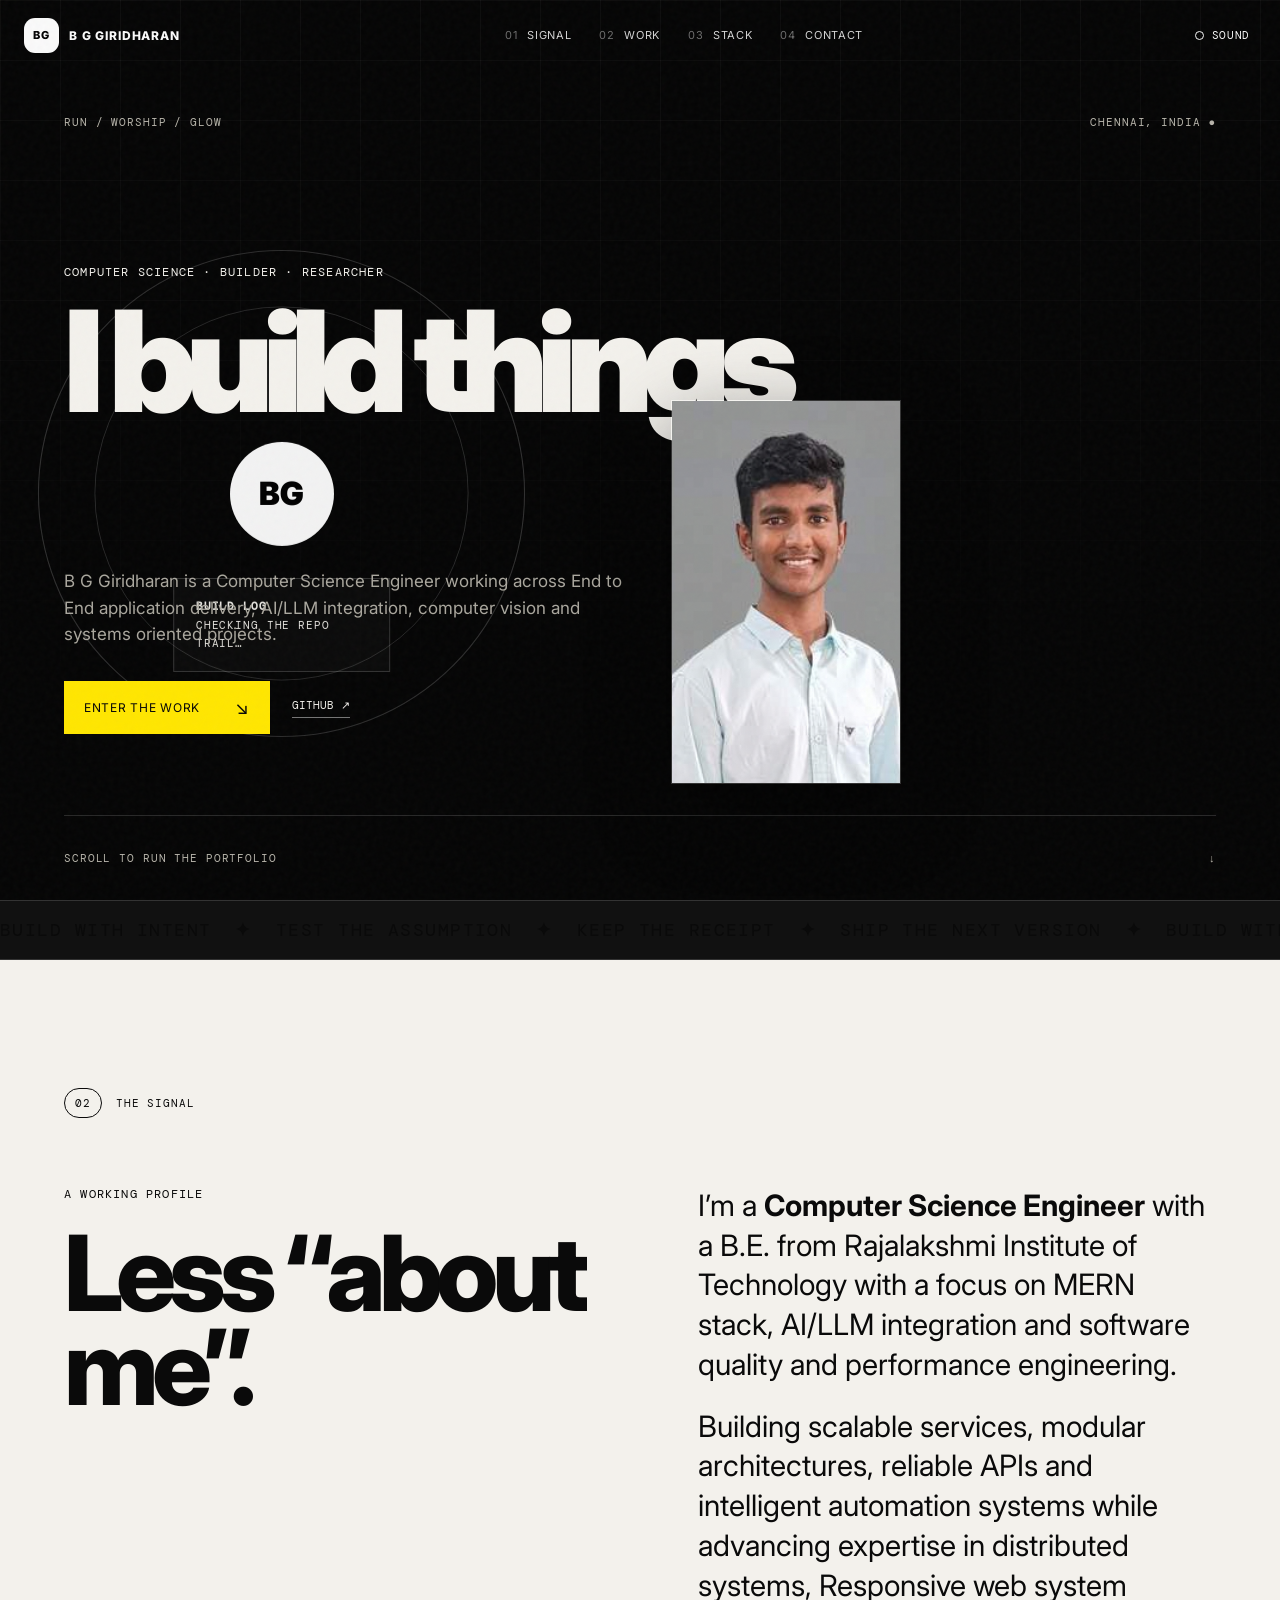
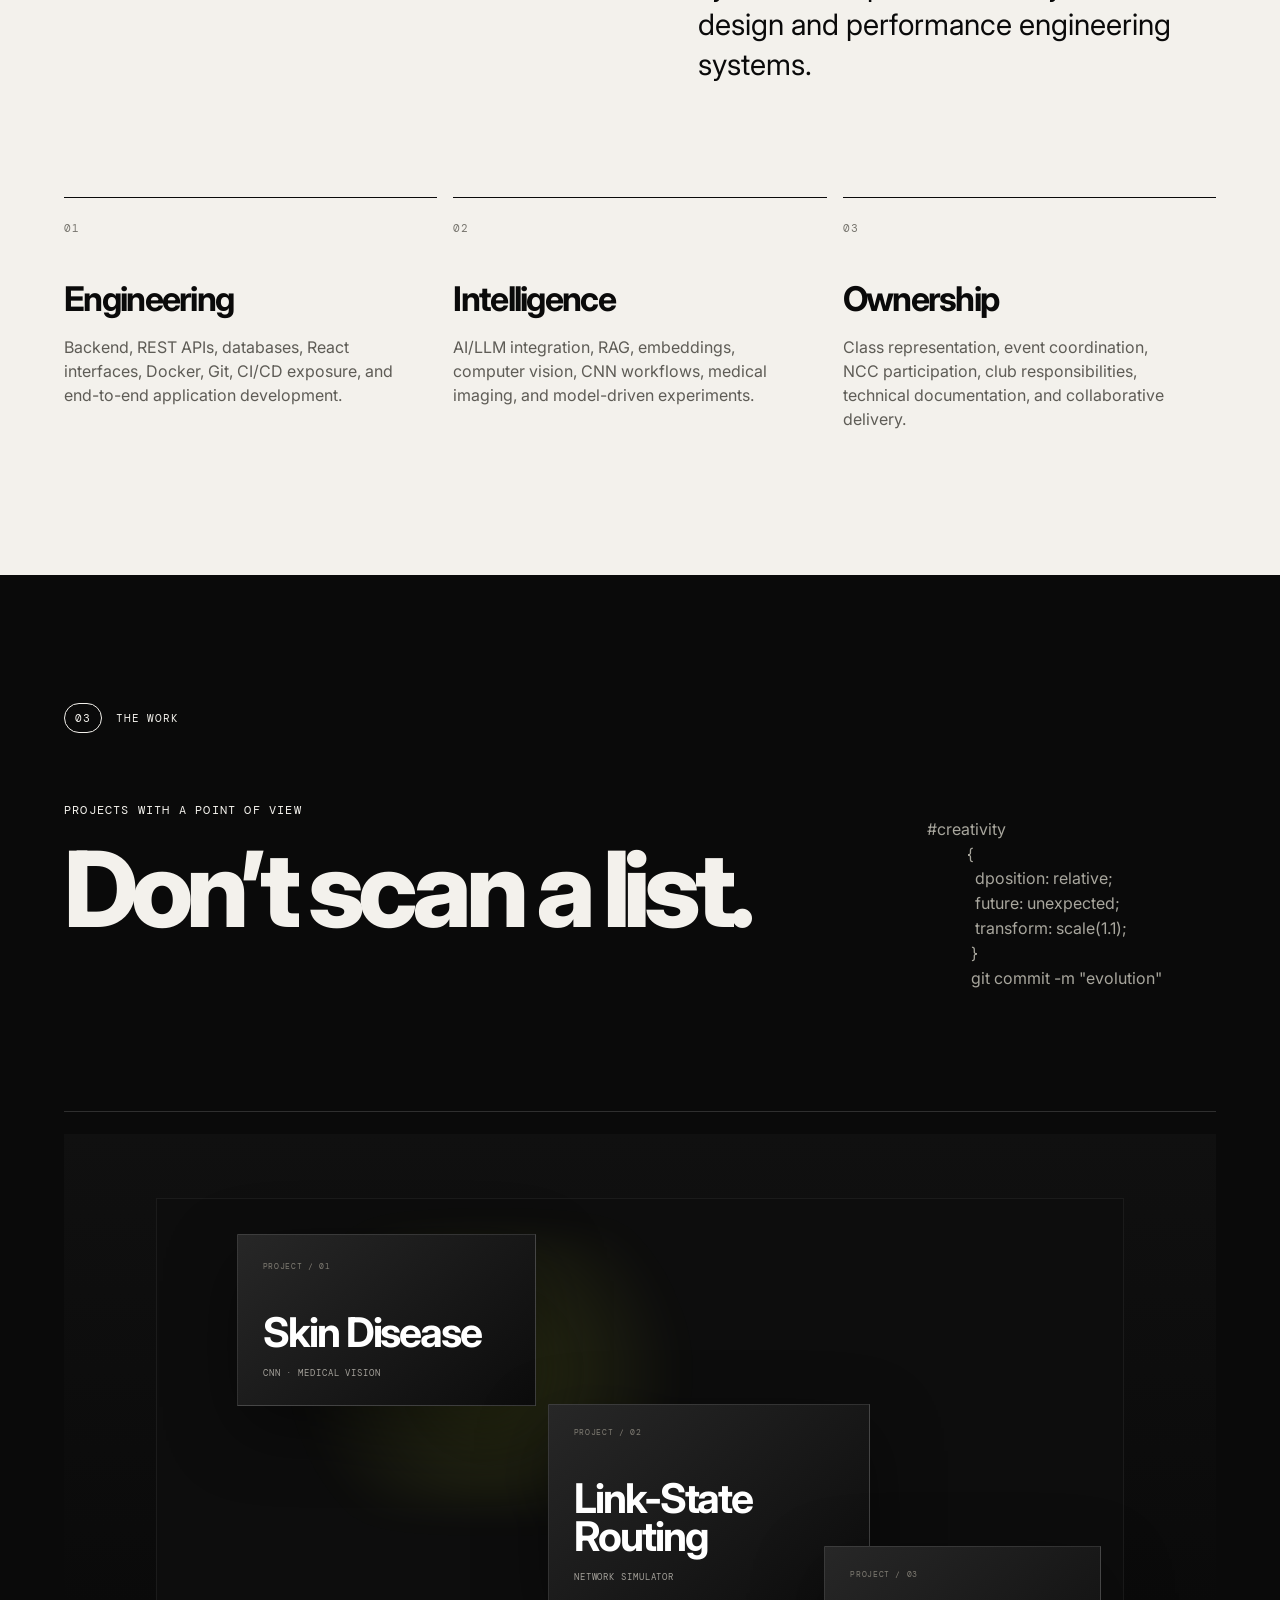
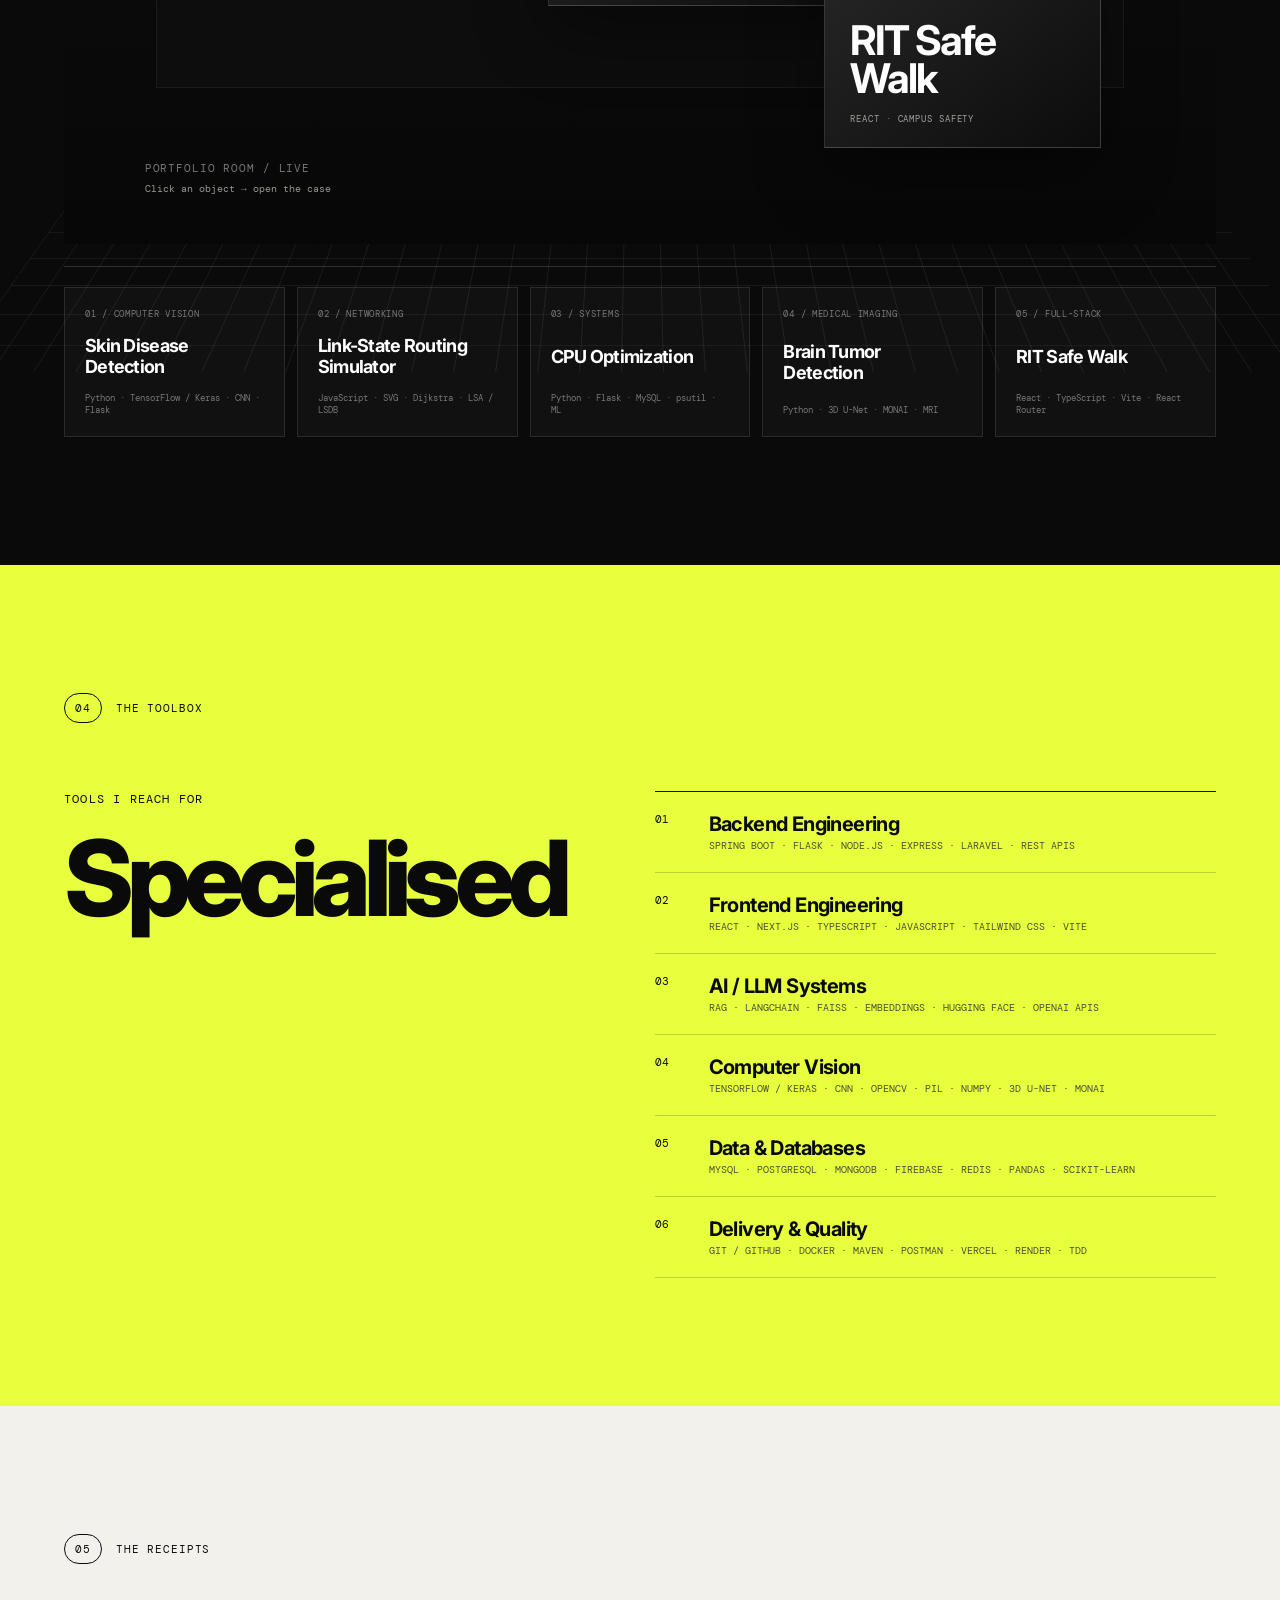
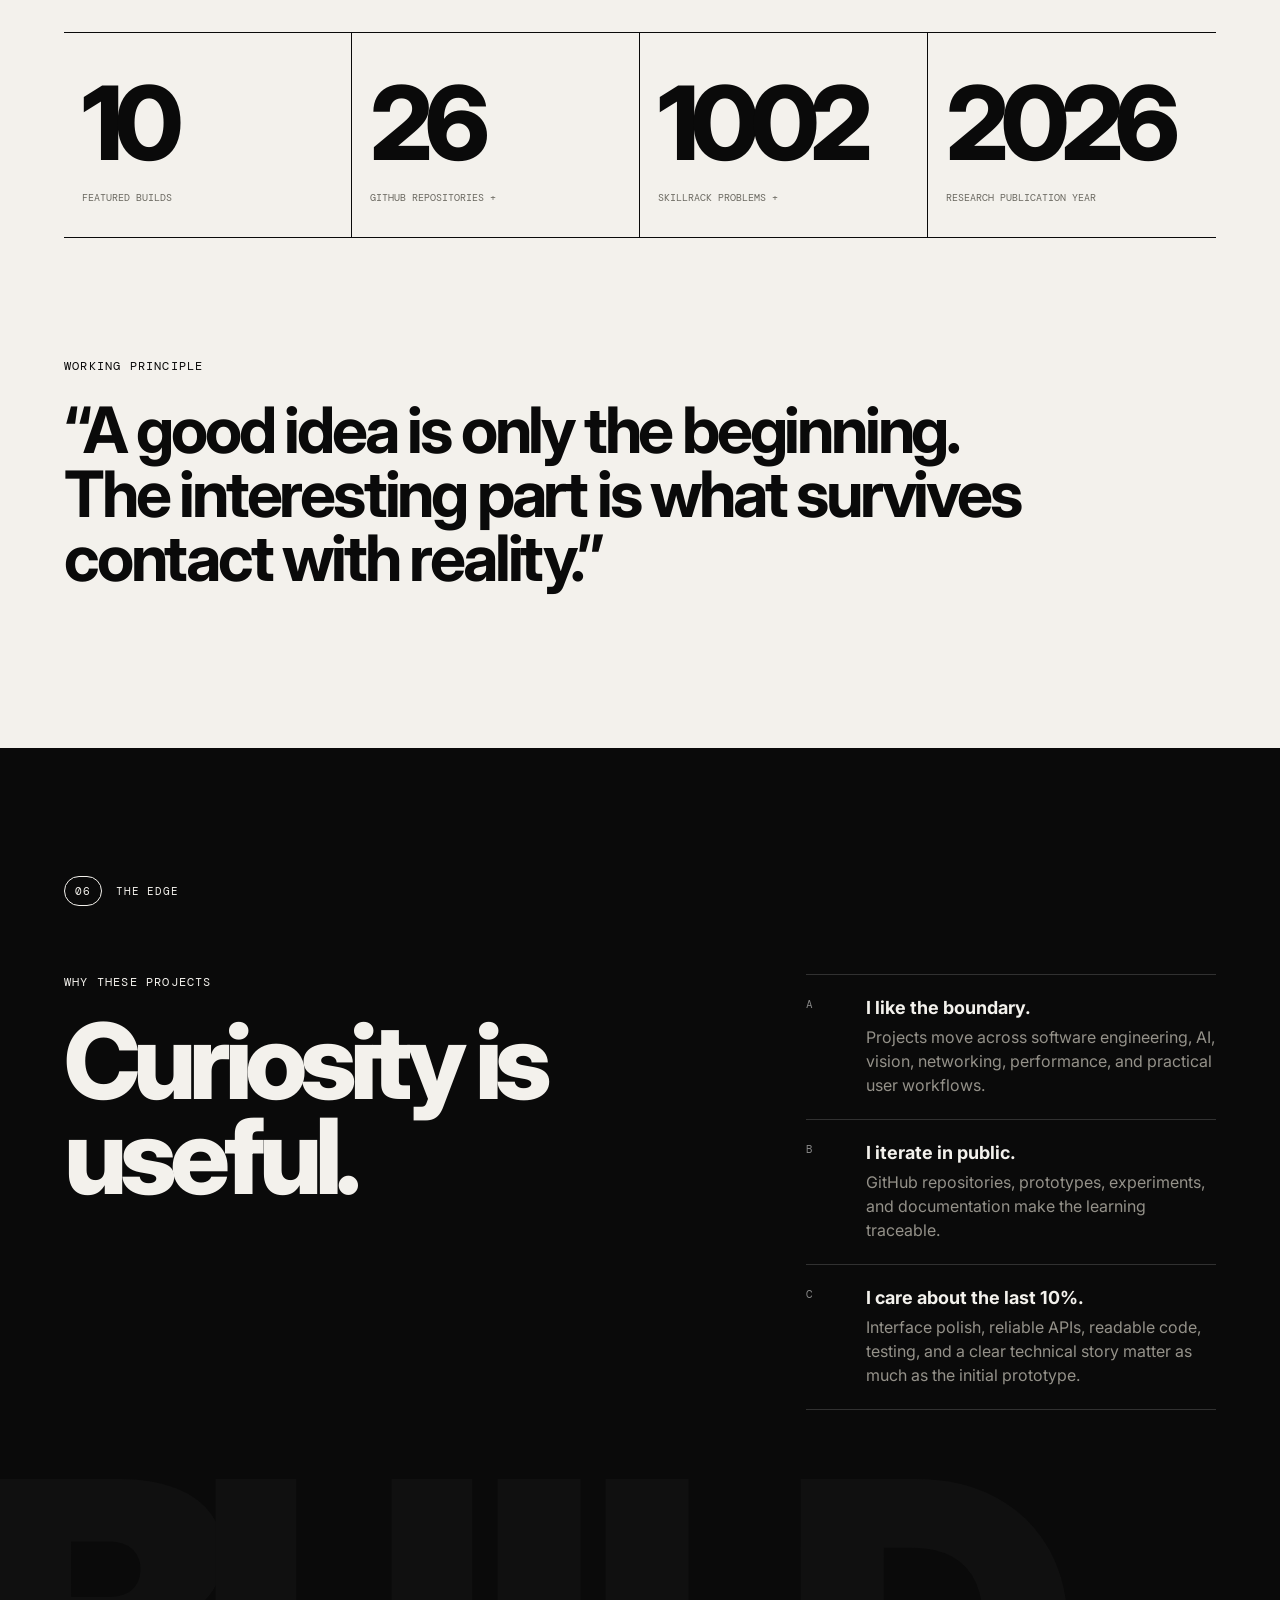
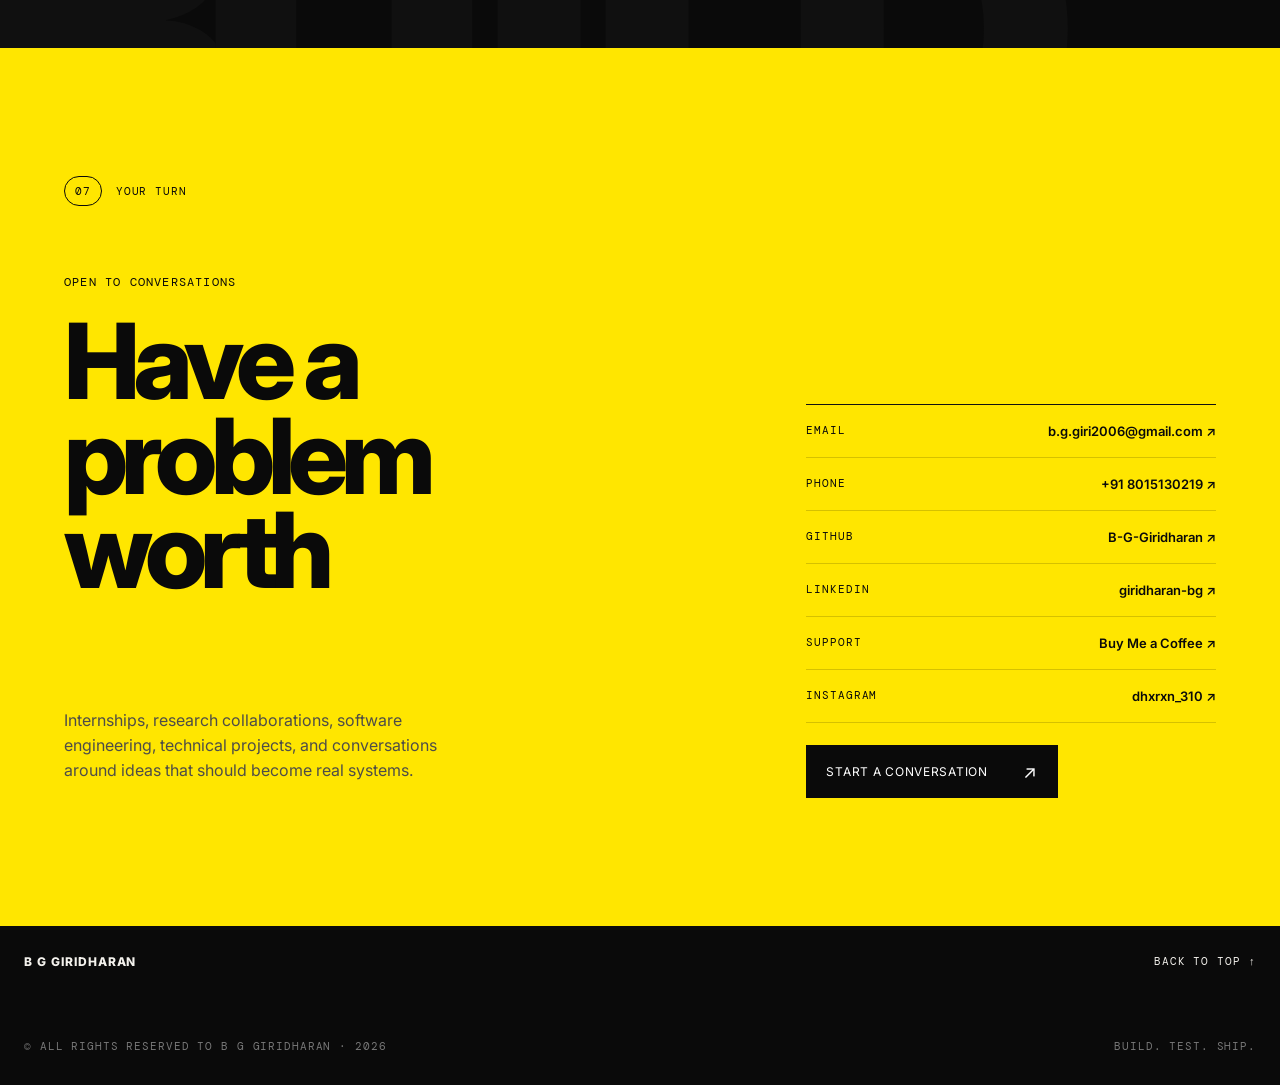
==== commit 6b32c942: "Fix GitHub Pages root deployment" ====
--- a/index.html
+++ b/index.html
@@ -2,14 +2,15 @@
 <html lang="en">
 <head>
   <meta charset="utf-8">
-  <meta name="viewport" content="width=device-width, initial-scale=1">
+  <meta name="viewport" content="width=device-width, initial-scale=1.0">
   <meta name="theme-color" content="#0a0a0a">
-  <meta name="description" content="B G Giridharan — Computer Science and Engineering student, backend and full-stack engineer, AI/LLM builder and systems enthusiast.">
+  <meta name="description" content="B G Giridharan — Computer Science Engineer working across End to End application delivery, AI/LLM integration, computer vision and systems oriented projects.">
   <title>B G Giridharan — Build. Test. Ship.</title>
+  <link rel="icon" type="image/svg+xml" href="favicon.svg">
   <link rel="preconnect" href="https://fonts.googleapis.com">
   <link rel="preconnect" href="https://fonts.gstatic.com" crossorigin>
   <link href="https://fonts.googleapis.com/css2?family=DM+Mono:wght@400;500&family=Inter:wght@400;500;600;700;800;900&display=swap" rel="stylesheet">
-  <link rel="stylesheet" href="/styles.css">
+  <link rel="stylesheet" href="styles.css">
 </head>
 <body>
   <div class="noise" aria-hidden="true"></div>
@@ -226,6 +227,6 @@
       <div class="modal-footer"><a id="modalLink" class="btn btn-accent" href="https://github.com/B-G-Giridharan" target="_blank" rel="noreferrer">Open GitHub ↗</a></div>
     </article>
   </div>
-  <script src="/script.js"></script>
+  <script src="script.js"></script>
 </body>
-</html>+</html>
--- a/styles.css
+++ b/styles.css
@@ -6,15 +6,14 @@
 .site-header{position:fixed;left:0;right:0;top:0;height:70px;padding:0 24px;display:flex;justify-content:space-between;align-items:center;z-index:90;mix-blend-mode:difference;color:#fff}.brand{display:flex;align-items:center;gap:10px;font-weight:800;font-size:12px;letter-spacing:.07em}.brand-mark{display:grid;place-items:center;width:35px;height:35px;background:#fff;color:#000;border-radius:11px;font-size:11px}.main-nav{display:flex;gap:28px}.main-nav a{font-size:11px;text-transform:uppercase;letter-spacing:.06em;opacity:.85;transition:opacity .2s}.main-nav a:hover{opacity:1}.main-nav span{opacity:.5;margin-right:6px}.sound-toggle{border:0;background:none;color:inherit;display:flex;align-items:center;gap:8px;text-transform:uppercase;font:11px var(--mono);letter-spacing:.06em;cursor:pointer}.sound-toggle i{width:9px;height:9px;border:1px solid currentColor;border-radius:50%;display:inline-block}.sound-toggle.on i{background:var(--yellow)}
 .mono{font-family:var(--mono);font-size:11px;letter-spacing:.08em;text-transform:uppercase}.dark{background:var(--ink);color:var(--paper)}.light{background:var(--paper)}.section{position:relative;overflow:hidden}.section-pad{padding:clamp(80px,10vw,150px) clamp(22px,5vw,80px)}.section-kicker{display:flex;align-items:center;gap:14px;color:var(--ink);margin-bottom:68px}.section-kicker span{padding:7px 10px;border:1px solid currentColor;border-radius:999px}.light-text{color:var(--paper)}
 .eyebrow{font-family:var(--mono);font-size:12px;text-transform:uppercase;letter-spacing:.1em;margin:0 0 24px}.display{font-size:clamp(56px,8.2vw,128px);line-height:.9;letter-spacing:-.065em;margin:0;font-weight:800}.display em,.hero-title em{font-style:normal;-webkit-text-stroke:1.5px currentColor;color:transparent}.display-inverse{color:var(--paper)}.section-intro{max-width:390px;font-size:16px;line-height:1.55;color:#a8a69d}.dark-copy{color:#4e4d48}.body-large{font-size:clamp(20px,2.3vw,31px);line-height:1.35;max-width:670px}.body-large p{margin:0 0 22px}
-.hero{min-height:100svh;background:#050505;color:var(--paper);padding:115px clamp(22px,5vw,80px) 35px;display:flex;flex-direction:column;justify-content:space-between}.hero-meta,.hero-bottom{display:flex;justify-content:space-between;color:#b7b4aa}.hero-grid{position:absolute;inset:0;background-image:linear-gradient(rgba(255,255,255,.035) 1px,transparent 1px),linear-gradient(90deg,rgba(255,255,255,.035) 1px,transparent 1px);background-size:60px 60px;mask-image:linear-gradient(to bottom,black,transparent 88%);pointer-events:none}.hero-copy{position:relative;z-index:2;max-width:920px;margin:9vh 0 3vh}.hero-title{font-size:clamp(68px,11vw,180px);line-height:.82;letter-spacing:-.075em;margin:0 0 34px;font-weight:900}.hero-photo{position:absolute;right:clamp(4%,8vw,9%);top:29%;width:clamp(210px,18vw,280px);height:clamp(300px,30vw,390px);object-fit:cover;object-position:center top;border:1px solid rgba(255,255,255,.18);box-shadow:0 24px 80px rgba(0,0,0,.45);z-index:3;opacity:0;transition:opacity .45s ease}.hero-photo.is-loaded{opacity:1}.hero-deck{max-width:580px;font-size:17px;line-height:1.55;color:#aaa79e}.hero-actions{display:flex;align-items:center;gap:22px;margin-top:34px}.btn{display:inline-flex;align-items:center;justify-content:space-between;gap:35px;padding:15px 19px;border:1px solid var(--ink);font-size:12px;text-transform:uppercase;letter-spacing:.06em;transition:transform .3s,background .3s,color .3s}.btn span{font-size:18px;transition:transform .3s}.btn:hover{transform:translateY(-3px)}.btn:hover span{transform:translate(3px,-3px)}.btn-accent{background:var(--yellow);border-color:var(--yellow);color:#070707}.btn-dark{background:var(--ink);border-color:var(--ink);color:#fff}.text-link{font-family:var(--mono);font-size:11px;text-transform:uppercase;border-bottom:1px solid rgba(255,255,255,.45);padding-bottom:5px}.hero-orbit{position:absolute;right:clamp(5%,12vw);top:50%;width:min(34vw,470px);aspect-ratio:1;transform:translateY(-40%);opacity:.95}.orbit{position:absolute;inset:0;border:1px solid rgba(255,255,255,.14);border-radius:50%}.orbit-1{transform:rotate(18deg) scaleY(.53)}.orbit-2{transform:rotate(-24deg) scaleY(.72)}.center-chip{position:absolute;left:50%;top:50%;transform:translate(-50%,-50%);width:80px;height:80px;border-radius:24px;background:var(--yellow);color:#000;display:grid;place-items:center;font-weight:900;box-shadow:0 0 80px rgba(255,230,0,.14)}.orbital-note{position:absolute;left:8%;bottom:11%;font-size:9px;color:#77736b;line-height:1.7}.orbital-note b{color:#aaa79f}.ticker-section{background:var(--yellow);border-top:1px solid #000;border-bottom:1px solid #000;overflow:hidden}.ticker{white-space:nowrap;overflow:hidden}.ticker-track{display:inline-flex;align-items:center;gap:28px;min-width:100%;padding:17px 0;font-weight:800;font-size:20px;letter-spacing:-.02em;animation:marquee 24s linear infinite}.ticker-track b{font-size:13px}@keyframes marquee{to{transform:translateX(-50%)}}
+.hero{min-height:100svh;background:#050505;color:var(--paper);padding:115px clamp(22px,5vw,80px) 35px;display:flex;flex-direction:column;justify-content:space-between}.hero-meta,.hero-bottom{display:flex;justify-content:space-between;color:#b7b4aa}.hero-grid{position:absolute;inset:0;background-image:linear-gradient(rgba(255,255,255,.035) 1px,transparent 1px),linear-gradient(90deg,rgba(255,255,255,.035) 1px,transparent 1px);background-size:60px 60px;mask-image:linear-gradient(to bottom,black,transparent 88%);pointer-events:none}.hero-copy{position:relative;z-index:2;max-width:920px;margin:9vh 0 3vh}.hero-title{font-size:clamp(68px,11vw,180px);line-height:.82;letter-spacing:-.075em;margin:0 0 34px;font-weight:900}.hero-photo{position:absolute;right:clamp(4%,8vw,9%);top:29%;width:clamp(210px,18vw,280px);height:clamp(300px,30vw,390px);object-fit:cover;object-position:center top;border:1px solid rgba(255,255,255,.18);box-shadow:0 24px 80px rgba(0,0,0,.45);z-index:3;opacity:0;transition:opacity .45s ease}.hero-photo.is-loaded{opacity:1}.hero-deck{max-width:580px;font-size:17px;line-height:1.55;color:#aaa79e}.hero-actions{display:flex;align-items:center;gap:22px;margin-top:34px}.btn{display:inline-flex;align-items:center;justify-content:space-between;gap:35px;padding:15px 19px;border:1px solid var(--ink);font-size:12px;text-transform:uppercase;letter-spacing:.06em;transition:transform .3s,background .3s,color .3s}.btn span{font-size:18px;transition:transform .3s}.btn:hover{transform:translateY(-3px)}.btn:hover span{transform:translate(3px,-3px)}.btn-accent{background:var(--yellow);border-color:var(--yellow);color:#070707}.btn-dark{background:var(--ink);border-color:var(--ink);color:#fff}.text-link{font-family:var(--mono);font-size:11px;text-transform:uppercase;border-bottom:1px solid rgba(255,255,255,.45);padding-bottom:5px}.hero-orbit{position:absolute;right:clamp(5%,12vw);top:50%;width:min(34vw,470px);aspect-ratio:1;transform:translateY(-40%);opacity:.95}.orbit{position:absolute;inset:0;border:1px solid rgba(255,255,255,.18);border-radius:50%}.orbit-1{transform:scale(.86)}.orbit-2{transform:scale(1.12)}.orbital-note{position:absolute;left:50%;bottom:9%;transform:translateX(-50%);background:rgba(255,255,255,.03);border:1px solid rgba(255,255,255,.18);padding:18px 22px;line-height:1.7}.center-chip{position:absolute;left:50%;top:50%;transform:translate(-50%,-50%);width:104px;height:104px;border-radius:50%;background:#fff;color:#000;display:grid;place-items:center;font-size:32px;font-weight:900}.hero-bottom{padding-top:35px;border-top:1px solid rgba(255,255,255,.14)}.scroll-arrow{display:inline-block;animation:bob 1.5s ease-in-out infinite}@keyframes bob{0%,100%{transform:translateY(0)}50%{transform:translateY(8px)}}
+.ticker-section{background:#111;overflow:hidden;border-top:1px solid rgba(255,255,255,.14);border-bottom:1px solid rgba(255,255,255,.14)}.ticker{white-space:nowrap;overflow:hidden}.ticker-track{display:inline-flex;align-items:center;gap:24px;padding:17px 0;font-family:var(--mono);font-size:18px;letter-spacing:.08em;text-transform:uppercase;white-space:nowrap;animation:scrollTicker 26s linear infinite}@keyframes scrollTicker{from{transform:translateX(0)}to{transform:translateX(-50%)}}
 .two-col{display:grid;grid-template-columns:1fr 1fr;gap:9vw;align-items:start}.proof-grid{display:grid;grid-template-columns:repeat(3,1fr);gap:16px;margin-top:90px}.proof-card{border-top:1px solid var(--ink);padding-top:18px;min-height:205px}.proof-no{color:var(--muted)}.proof-card h3{font-size:34px;letter-spacing:-.05em;margin:42px 0 10px}.proof-card p{max-width:340px;line-height:1.5;color:#5e5c56}
-.work-head{display:grid;grid-template-columns:1.45fr .55fr;gap:8vw;align-items:end}.room-shell{margin-top:80px;border-top:1px solid rgba(255,255,255,.15);border-bottom:1px solid rgba(255,255,255,.15);padding:22px 0}.room-stage{height:min(70vw,710px);min-height:520px;position:relative;perspective:1100px;transform-style:preserve-3d;background:linear-gradient(180deg,#101010,#070707)}.room-floor{position:absolute;left:-10%;right:-10%;bottom:-18%;height:64%;transform:rotateX(66deg);transform-origin:bottom;background:linear-gradient(rgba(255,255,255,.07) 1px,transparent 1px),linear-gradient(90deg,rgba(255,255,255,.07) 1px,transparent 1px);background-size:42px 42px}.room-wall{position:absolute;background:#0d0d0d;border:1px solid rgba(255,255,255,.06)}.wall-back{left:8%;right:8%;top:9%;height:69%}.wall-side{width:20%;right:8%;top:9%;height:69%;transform-origin:right center;transform:perspective(500px) rotateY(-24deg)}.room-light{position:absolute;left:15%;top:14%;width:44%;height:39%;background:radial-gradient(circle,rgba(232,255,62,.15),transparent 67%);filter:blur(16px)}.room-console{position:absolute;left:7%;bottom:7%;display:flex;flex-direction:column;gap:7px;font-family:var(--mono);font-size:10px;color:#777;z-index:4}.room-console span:last-child{color:#9b9890}.room-object{position:absolute;z-index:5;cursor:pointer;border:1px solid rgba(255,255,255,.15);background:linear-gradient(140deg,#272727,#0c0c0c);color:#fff;text-align:left;box-shadow:0 24px 70px rgba(0,0,0,.4);transition:transform .5s cubic-bezier(.2,.9,.2,1),border-color .3s,box-shadow .3s}.room-object:hover{border-color:var(--yellow);box-shadow:0 28px 90px rgba(0,0,0,.55),0 0 50px rgba(232,255,62,.09)}.room-object .object-label{display:block;font-size:8px;color:#807d74;margin-bottom:42px}.room-object strong{display:block;font-size:clamp(24px,3.2vw,47px);line-height:.93;letter-spacing:-.05em}.room-object small{display:block;margin-top:16px;font:9px var(--mono);letter-spacing:.1em;color:#a4a19a}.obj-1{left:15%;top:22%;width:30%;padding:24px;transform:translateZ(65px) rotateZ(-2deg)}.obj-2{left:41%;top:43%;width:25%;padding:22px;transform:translateZ(120px) rotateZ(3deg)}.obj-3{right:11%;top:24%;width:28%;padding:26px;transform:translateZ(30px) rotateZ(-4deg);background:linear-gradient(135deg,#1e2210,#0d0d0d)}.obj-1:hover{transform:translateY(-14px) translateZ(110px) rotateZ(-2deg)}.obj-2:hover{transform:translateY(-14px) translateZ(165px) rotateZ(3deg)}.obj-3:hover{transform:translateY(-14px) translateZ(80px) rotateZ(-4deg)}
-.project-dock{display:grid;grid-template-columns:repeat(5,1fr);gap:12px;margin-top:20px}.dock-card{background:#111;border:1px solid #2b2b2b;color:#fff;text-align:left;padding:20px;cursor:pointer;min-height:150px;display:flex;flex-direction:column;justify-content:space-between;transition:background .25s,border .25s,transform .25s}.dock-card:hover{background:#171717;border-color:#5e5e5e;transform:translateY(-4px)}.dock-card span,.dock-card small{font:9px var(--mono);color:#777}.dock-card strong{font-size:18px;letter-spacing:-.04em}.lime-section{background:var(--lime)}.stack-layout{display:grid;grid-template-columns:.8fr 1.2fr;gap:7vw}.stack-list{border-top:1px solid #111}.stack-list>div{display:grid;grid-template-columns:42px 1fr;grid-template-rows:auto auto;gap:3px 12px;padding:20px 0;border-bottom:1px solid rgba(0,0,0,.18);transition:padding-left .25s}.stack-list>div:hover{padding-left:12px}.stack-list span{grid-row:1 / 3}.stack-list strong{font-size:20px;letter-spacing:-.03em}.stack-list small{font:10px var(--mono);text-transform:uppercase;color:#4b4f2e}
+.work-head{display:grid;grid-template-columns:1.45fr .55fr;gap:8vw;align-items:end}.room-shell{margin-top:80px;border-top:1px solid rgba(255,255,255,.15);border-bottom:1px solid rgba(255,255,255,.15);padding:22px 0}.room-stage{height:min(70vw,710px);min-height:520px;position:relative;perspective:1100px;transform-style:preserve-3d;background:linear-gradient(180deg,#101010,#070707)}.room-floor{position:absolute;left:-10%;right:-10%;bottom:-18%;height:64%;transform:rotateX(66deg);transform-origin:bottom;background:linear-gradient(rgba(255,255,255,.07) 1px,transparent 1px),linear-gradient(90deg,rgba(255,255,255,.07) 1px,transparent 1px);background-size:42px 42px}.room-wall{position:absolute;background:#0d0d0d;border:1px solid rgba(255,255,255,.06)}.wall-back{left:8%;right:8%;top:9%;height:69%}.wall-side{width:20%;right:8%;top:9%;height:69%;transform-origin:right center;transform:perspective(500px) rotateY(-24deg)}.room-light{position:absolute;left:15%;top:14%;width:44%;height:39%;background:radial-gradient(circle,rgba(232,255,62,.15),transparent 67%);filter:blur(16px)}.room-console{position:absolute;left:7%;bottom:7%;display:flex;flex-direction:column;gap:7px;font-family:var(--mono);font-size:10px;color:#777;z-index:4}.room-console span:last-child{color:#9b9890}.room-object{position:absolute;z-index:5;cursor:pointer;border:1px solid rgba(255,255,255,.15);background:linear-gradient(140deg,#272727,#0c0c0c);color:#fff;text-align:left;box-shadow:0 24px 70px rgba(0,0,0,.4);transition:transform .5s cubic-bezier(.2,.9,.2,1),border-color .3s,box-shadow .3s}.room-object:hover{border-color:var(--yellow);box-shadow:0 28px 90px rgba(0,0,0,.55),0 0 50px rgba(232,255,62,.09)}.room-object .object-label{display:block;font-size:8px;color:#807d74;margin-bottom:42px}.room-object strong{display:block;font-size:clamp(24px,3.2vw,47px);line-height:.93;letter-spacing:-.05em}.room-object small{display:block;margin-top:16px;font:9px var(--mono);letter-spacing:.1em;color:#a4a19a}.obj-1{left:15%;top:14%;width:26%;padding:26px 25px}.obj-2{left:42%;top:38%;width:28%;padding:22px 25px}.obj-3{right:10%;top:58%;width:24%;padding:22px 25px}.project-dock{display:grid;grid-template-columns:repeat(5,1fr);gap:12px;margin-top:20px}.dock-card{background:#111;border:1px solid #2b2b2b;color:#fff;text-align:left;padding:20px;cursor:pointer;min-height:150px;display:flex;flex-direction:column;justify-content:space-between;transition:background .25s,border .25s,transform .25s}.dock-card:hover{background:#171717;border-color:#5e5e5e;transform:translateY(-4px)}.dock-card span,.dock-card small{font:9px var(--mono);color:#777}.dock-card strong{font-size:18px;letter-spacing:-.04em}.lime-section{background:var(--lime)}.stack-layout{display:grid;grid-template-columns:.8fr 1.2fr;gap:7vw}.stack-list{border-top:1px solid #111}.stack-list>div{display:grid;grid-template-columns:42px 1fr;grid-template-rows:auto auto;gap:3px 12px;padding:20px 0;border-bottom:1px solid rgba(0,0,0,.18);transition:padding-left .25s}.stack-list>div:hover{padding-left:12px}.stack-list span{grid-row:1 / 3}.stack-list strong{font-size:20px;letter-spacing:-.03em}.stack-list small{font:10px var(--mono);text-transform:uppercase;color:#4b4f2e}
 .stats-row{display:grid;grid-template-columns:repeat(4,1fr);border-top:1px solid var(--ink);border-bottom:1px solid var(--ink)}.stat{padding:28px 18px 32px;border-right:1px solid var(--ink)}.stat:last-child{border-right:none}.stat-number{font-size:clamp(54px,8vw,108px);font-weight:800;letter-spacing:-.08em;display:block}.stat small{font:10px var(--mono);text-transform:uppercase;color:#6b6961}.manifesto{padding:120px 0 30px;max-width:980px}.manifesto blockquote{font-size:clamp(34px,5vw,72px);line-height:1;letter-spacing:-.05em;margin:0;font-weight:700}.edge-section{min-height:900px}.edge-grid{display:grid;grid-template-columns:1.2fr .8fr;gap:10vw;position:relative;z-index:2}.edge-points{border-top:1px solid rgba(255,255,255,.16)}.edge-points>div{display:grid;grid-template-columns:45px 1fr;gap:15px;padding:22px 0;border-bottom:1px solid rgba(255,255,255,.16)}.point-no{color:#888}.edge-points strong{font-size:18px}.edge-points p{color:#949189;line-height:1.5;margin:7px 0 0}.giant-word{position:absolute;left:-2vw;bottom:-10vw;font-size:clamp(200px,32vw,580px);font-weight:900;letter-spacing:-.1em;color:#101010;line-height:.72;z-index:1}
 .contact-section{background:var(--yellow)}.contact-grid{display:grid;grid-template-columns:1.2fr .8fr;gap:10vw;align-items:end}.contact-card{border-top:1px solid #111}.contact-row{display:flex;justify-content:space-between;gap:25px;padding:18px 0;border-bottom:1px solid rgba(0,0,0,.16);font-size:13px}.contact-row span:last-child,.contact-row a{font-weight:600;text-align:right}.contact-card .btn{margin-top:22px}
 .footer{padding:28px 24px 32px}.footer-top,.footer-bottom{display:flex;justify-content:space-between;gap:20px}.footer-bottom{margin-top:70px;color:#777}.footer .brand-text{font-weight:800;letter-spacing:.08em;font-size:12px}
 .modal{position:fixed;inset:0;display:none;align-items:center;justify-content:center;z-index:120}.modal.is-open{display:flex}.modal-backdrop{position:absolute;inset:0;background:rgba(0,0,0,.76);backdrop-filter:blur(12px)}.modal-card{position:relative;z-index:2;width:min(720px,calc(100% - 32px));background:var(--paper);padding:clamp(28px,5vw,58px);box-shadow:0 30px 120px rgba(0,0,0,.5)}.modal-close{position:absolute;right:15px;top:12px;border:0;background:none;font-size:34px;cursor:pointer}.modal-top{display:flex;justify-content:space-between;color:#73716b;margin-bottom:50px}.modal-card h2{font-size:clamp(56px,8vw,100px);line-height:.86;letter-spacing:-.07em;margin:0 0 22px}.modal-card>p:not(.eyebrow){font-size:19px;line-height:1.5;max-width:600px}.modal-tags{display:flex;gap:8px;flex-wrap:wrap;margin:35px 0}.modal-tags span{font:10px var(--mono);border:1px solid #888;padding:8px 9px}.modal-footer{display:flex;justify-content:flex-end}
-/* Bootstrap compatibility / full-bleed layout guard */
 html,body{width:100%;max-width:none;min-width:0;margin:0;padding:0}
 .container,.container-fluid,.container-sm,.container-md,.container-lg,.container-xl,.container-xxl{width:100%!important;max-width:none!important;margin-left:0!important;margin-right:0!important;padding-left:0!important;padding-right:0!important}
 .site-header,main,section.section,.ticker-section,.footer{width:100%;max-width:none;margin-left:0;margin-right:0}
@@ -22,50 +21,11 @@
 .section-pad{max-width:none}
 .row{--bs-gutter-x:0;--bs-gutter-y:0;margin-left:0!important;margin-right:0!important}
 [class*="col-"]{padding-left:0!important;padding-right:0!important}
-
-/* Keep the intentional fixed header, but make it viewport-wide even inside a Bootstrap container. */
 .site-header{left:0!important;right:0!important}
-
 .reveal{opacity:0;transform:translateY(28px);transition:opacity .8s ease,transform .8s cubic-bezier(.2,.75,.2,1)}.reveal.in{opacity:1;transform:none}.reveal:nth-child(2){transition-delay:.08s}.reveal:nth-child(3){transition-delay:.14s}
-
-/* Phone-only headline/photo alignment; the desktop hero remains untouched. */
 @media (max-width:580px){.hero-title{max-width:calc(100% - 120px)!important}.hero-photo{top:23%!important;right:20px!important;width:90px!important;height:120px!important}}
 @media (max-width:1100px){.project-dock{grid-template-columns:repeat(3,1fr)}}@media (max-width:900px){.main-nav{display:none}.hero{padding-top:100px}.hero-orbit{right:0;width:58vw;opacity:.7}.hero-title{max-width:68%}.hero-photo{right:5%;top:30%;width:clamp(150px,20vw,210px);height:clamp(210px,24vw,260px)}.two-col,.stack-layout,.edge-grid,.contact-grid,.work-head{grid-template-columns:1fr}.proof-grid{grid-template-columns:1fr;gap:34px}.proof-card{min-height:auto}.room-stage{height:650px}.obj-1{left:5%;top:18%;width:60%}.obj-2{left:21%;top:42%;width:62%}.obj-3{right:5%;top:65%;width:68%}.room-console{left:5%;bottom:4%}.project-dock{grid-template-columns:1fr}.stats-row{grid-template-columns:1fr 1fr}.stat:nth-child(2){border-right:none}.stat:nth-child(-n+2){border-bottom:1px solid var(--ink)}.display{font-size:clamp(54px,14vw,92px)}.hero-title{font-size:clamp(64px,15vw,120px)}}@media (max-width:580px){.hero-meta span:last-child{display:none}.hero-deck{font-size:15px}.hero-title{max-width:calc(100% - 120px)}.hero-photo{right:20px;top:37%;width:90px;height:120px}.hero-orbit{top:80%;right:0;width:44vw;z-index:1}.hero-copy{z-index:3}.ticker-track{font-size:17px}.room-stage{min-height:610px}.obj-1{top:13%;width:78%;padding:18px}.obj-2{top:39%;width:78%;padding:18px}.obj-3{top:66%;right:3%;width:82%;padding:18px}.room-object .object-label{margin-bottom:22px}.room-object strong{font-size:30px}.section-pad{padding:82px 20px}.stats-row{grid-template-columns:1fr}.stat{border-right:0;border-bottom:1px solid var(--ink)}.stat:last-child{border-bottom:0}.contact-row{flex-direction:column;gap:7px}.contact-row span:last-child,.contact-row a{text-align:left}.giant-word{font-size:56vw}}
-
-/* Keep the profile photo directly beside the headline on narrow phones. */
 @media (max-width:580px){.hero-title{max-width:calc(100% - 120px)}.hero-photo{top:23%;right:20px;width:90px;height:120px}}
-
-/* Responsive viewport containment — mobile/tablet only; desktop remains unchanged. */
-@media (max-width:1024px){
-  html,body{width:100%;max-width:none;min-width:0;margin:0;padding:0;overflow-x:hidden !important;overflow-x:clip !important}
-  body{display:block !important}
-  main{display:block;width:100% !important;max-width:none !important;min-width:0 !important;margin:0 !important;padding:0 !important;overflow-x:clip !important}
-  main,.section,.ticker-section,.footer{box-sizing:border-box}
-  .section,.ticker-section,.footer{width:100% !important;max-width:none !important;min-width:0;margin-left:0 !important;margin-right:0 !important}
-  .container,.container-sm,.container-md,.container-lg,.container-xl,.container-xxl,.container-fluid{width:100% !important;max-width:none !important;margin-left:0 !important;margin-right:0 !important;box-sizing:border-box}
-  .row{max-width:100%;margin-left:0;margin-right:0}
-  img,svg,video,canvas,iframe{max-width:100%}
-  .hero,.ticker-section,.section,.footer{overflow-x:hidden}
-  .ticker{width:100%;max-width:100%;overflow:hidden}
-  .ticker-track{max-width:none}
-  .hero-grid,.hero-orbit,.cursor-glow,.noise,.giant-word{pointer-events:none}
-}
-
-@media (max-width:767px){
-  .site-header{width:100%;max-width:100%;padding-left:20px;padding-right:20px}
-  .hero{width:100%;max-width:100%;padding-left:20px;padding-right:20px}
-  .hero-copy,.hero-meta,.hero-bottom{max-width:100%}
-  .hero-title,.hero-deck,.hero-actions{max-width:100%}
-  .btn{max-width:100%}
-  .two-col,.proof-grid,.work-head,.stack-layout,.edge-grid,.contact-grid{width:100%;max-width:100%}
-  .room-stage{width:100%;max-width:100%;overflow:hidden}
-  .project-dock{width:100%;max-width:100%;grid-template-columns:1fr}
-  .stats-row{width:100%;max-width:100%}
-  .contact-card,.contact-row,.modal-card{max-width:100%}
-}
-
-@media (min-width:768px) and (max-width:1024px){
-  .section-pad{padding-left:clamp(28px,5vw,60px);padding-right:clamp(28px,5vw,60px)}
-  .room-stage{width:100%;max-width:100%}
-  .project-dock{width:100%;max-width:100%}
-}+@media (max-width:1024px){html,body{width:100%;max-width:none;min-width:0;margin:0;padding:0;overflow-x:hidden !important;overflow-x:clip !important}body{display:block !important}main{display:block;width:100% !important;max-width:none !important;min-width:0 !important;margin:0 !important;padding:0 !important;overflow-x:clip !important}main,.section,.ticker-section,.footer{box-sizing:border-box}.section,.ticker-section,.footer{width:100% !important;max-width:none !important;min-width:0;margin-left:0 !important;margin-right:0 !important}.container,.container-sm,.container-md,.container-lg,.container-xl,.container-xxl,.container-fluid{width:100% !important;max-width:none !important;margin-left:0 !important;margin-right:0 !important;box-sizing:border-box}.row{max-width:100%;margin-left:0;margin-right:0}img,svg,video,canvas,iframe{max-width:100%}.hero,.ticker-section,.section,.footer{overflow-x:hidden}.ticker{width:100%;max-width:100%;overflow:hidden}.ticker-track{max-width:none}.hero-grid,.hero-orbit,.cursor-glow,.noise,.giant-word{pointer-events:none}}
+@media (max-width:767px){.site-header{width:100%;max-width:100%;padding-left:20px;padding-right:20px}.hero{width:100%;max-width:100%;padding-left:20px;padding-right:20px}.hero-copy,.hero-meta,.hero-bottom{max-width:100%}.hero-title,.hero-deck,.hero-actions{max-width:100%}.btn{max-width:100%}.two-col,.proof-grid,.work-head,.stack-layout,.edge-grid,.contact-grid{width:100%;max-width:100%}.room-stage{width:100%;max-width:100%;overflow:hidden}.project-dock{width:100%;max-width:100%;grid-template-columns:1fr}.stats-row{width:100%;max-width:100%}.contact-card,.contact-row,.modal-card{max-width:100%}}
+@media (min-width:768px) and (max-width:1024px){.section-pad{padding-left:clamp(28px,5vw,60px);padding-right:clamp(28px,5vw,60px)}.room-stage{width:100%;max-width:100%}.project-dock{width:100%;max-width:100%}}
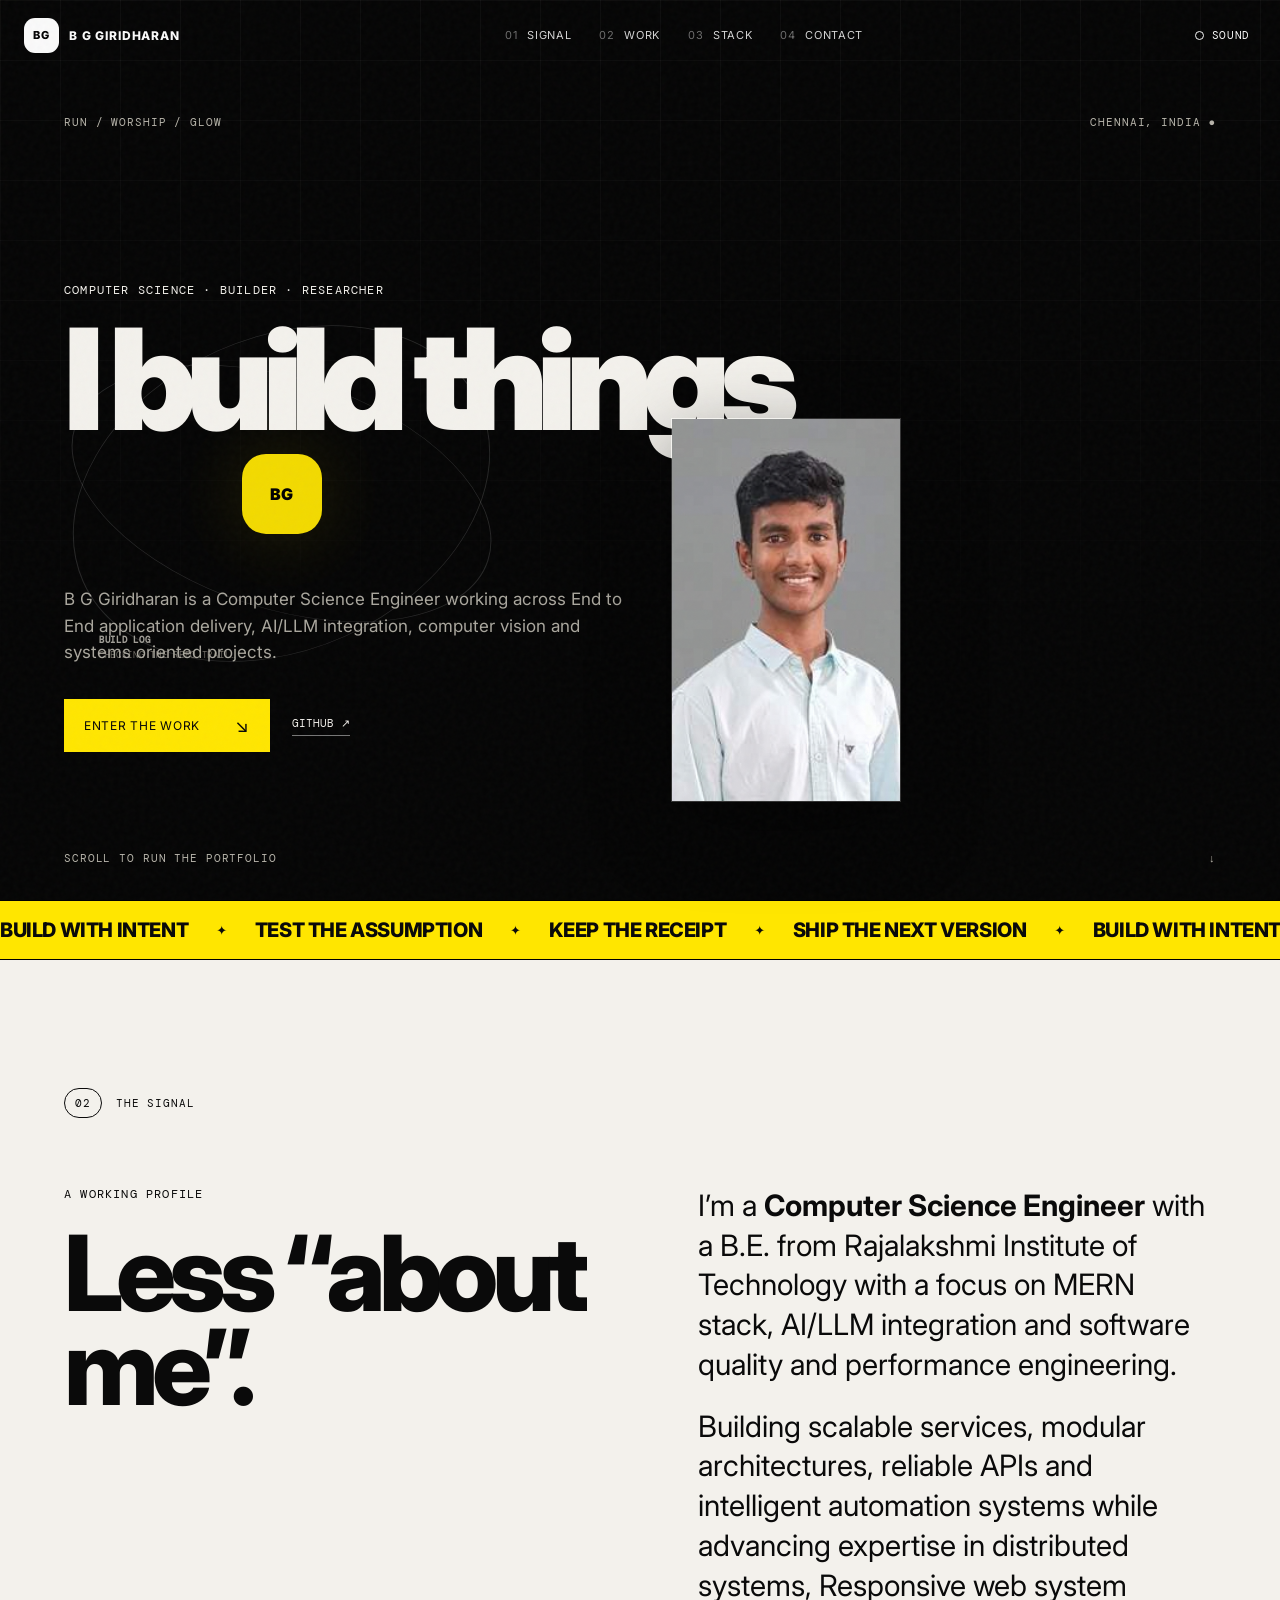
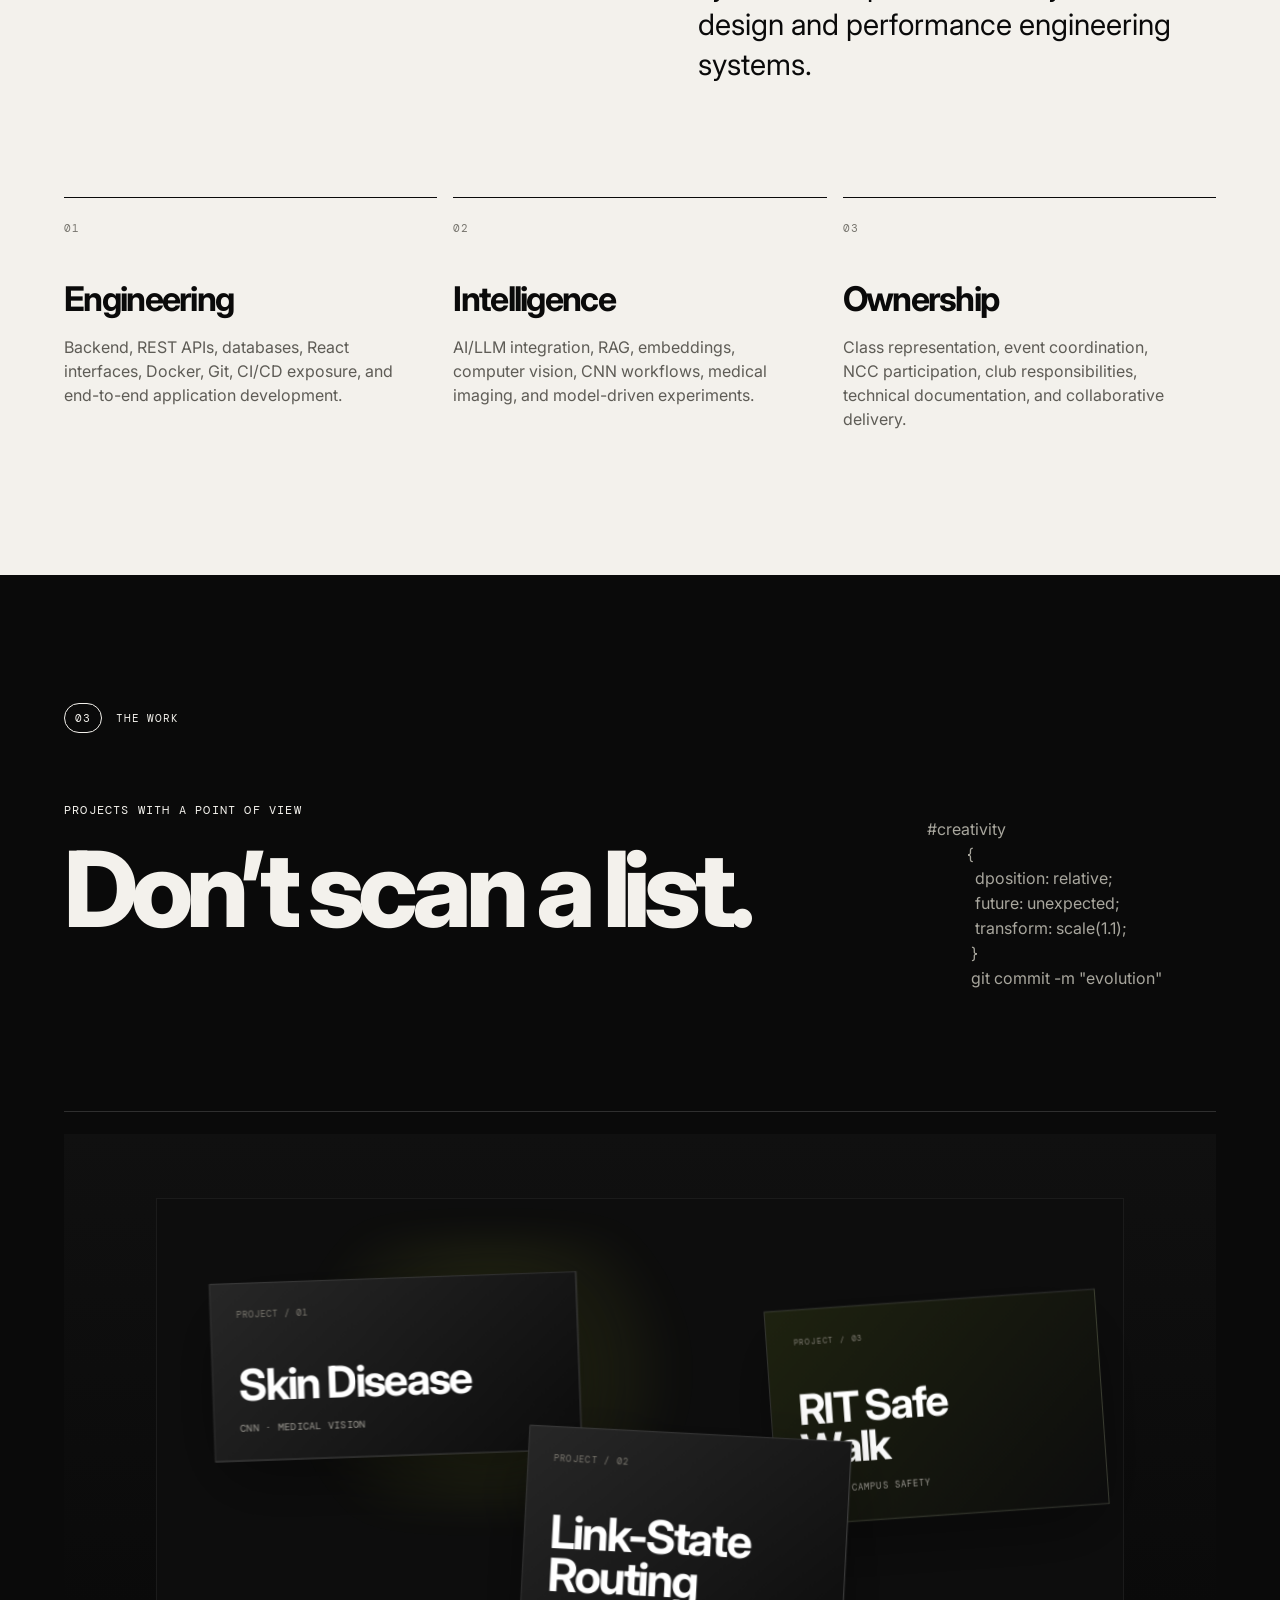
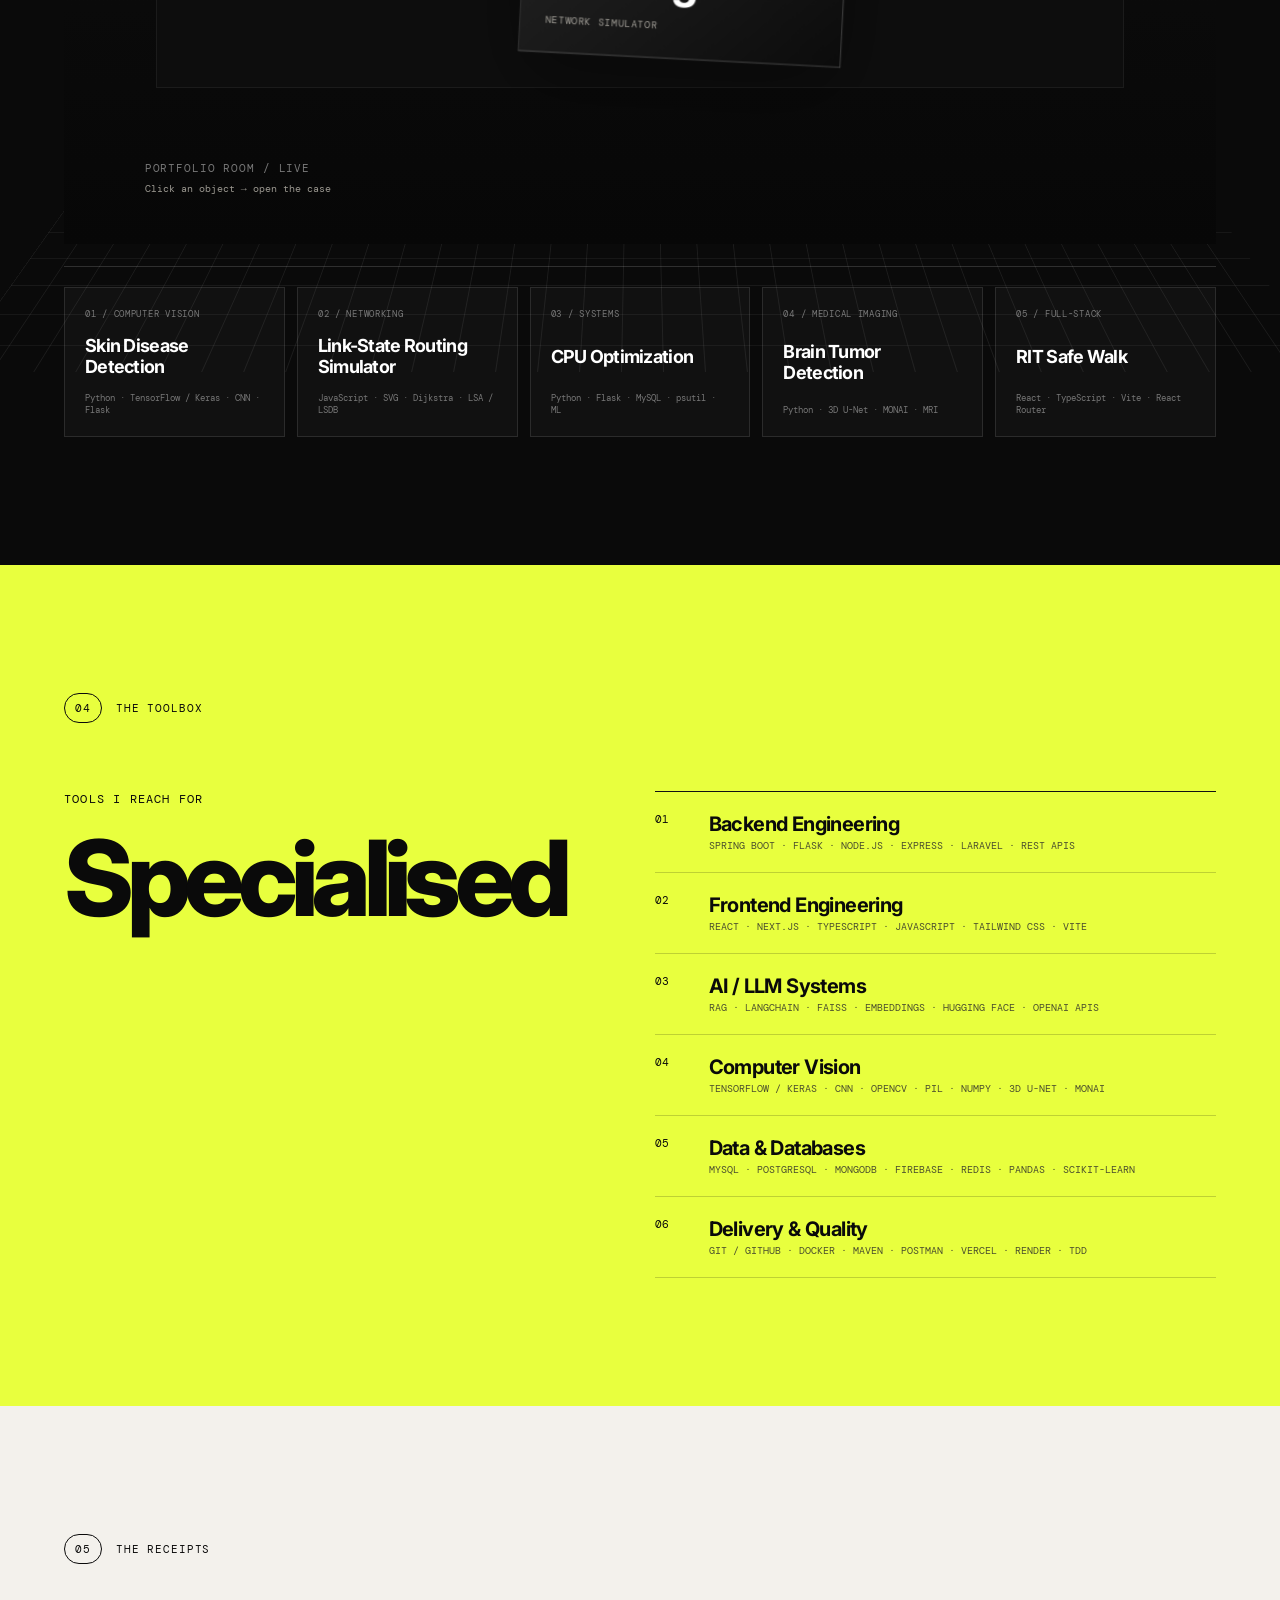
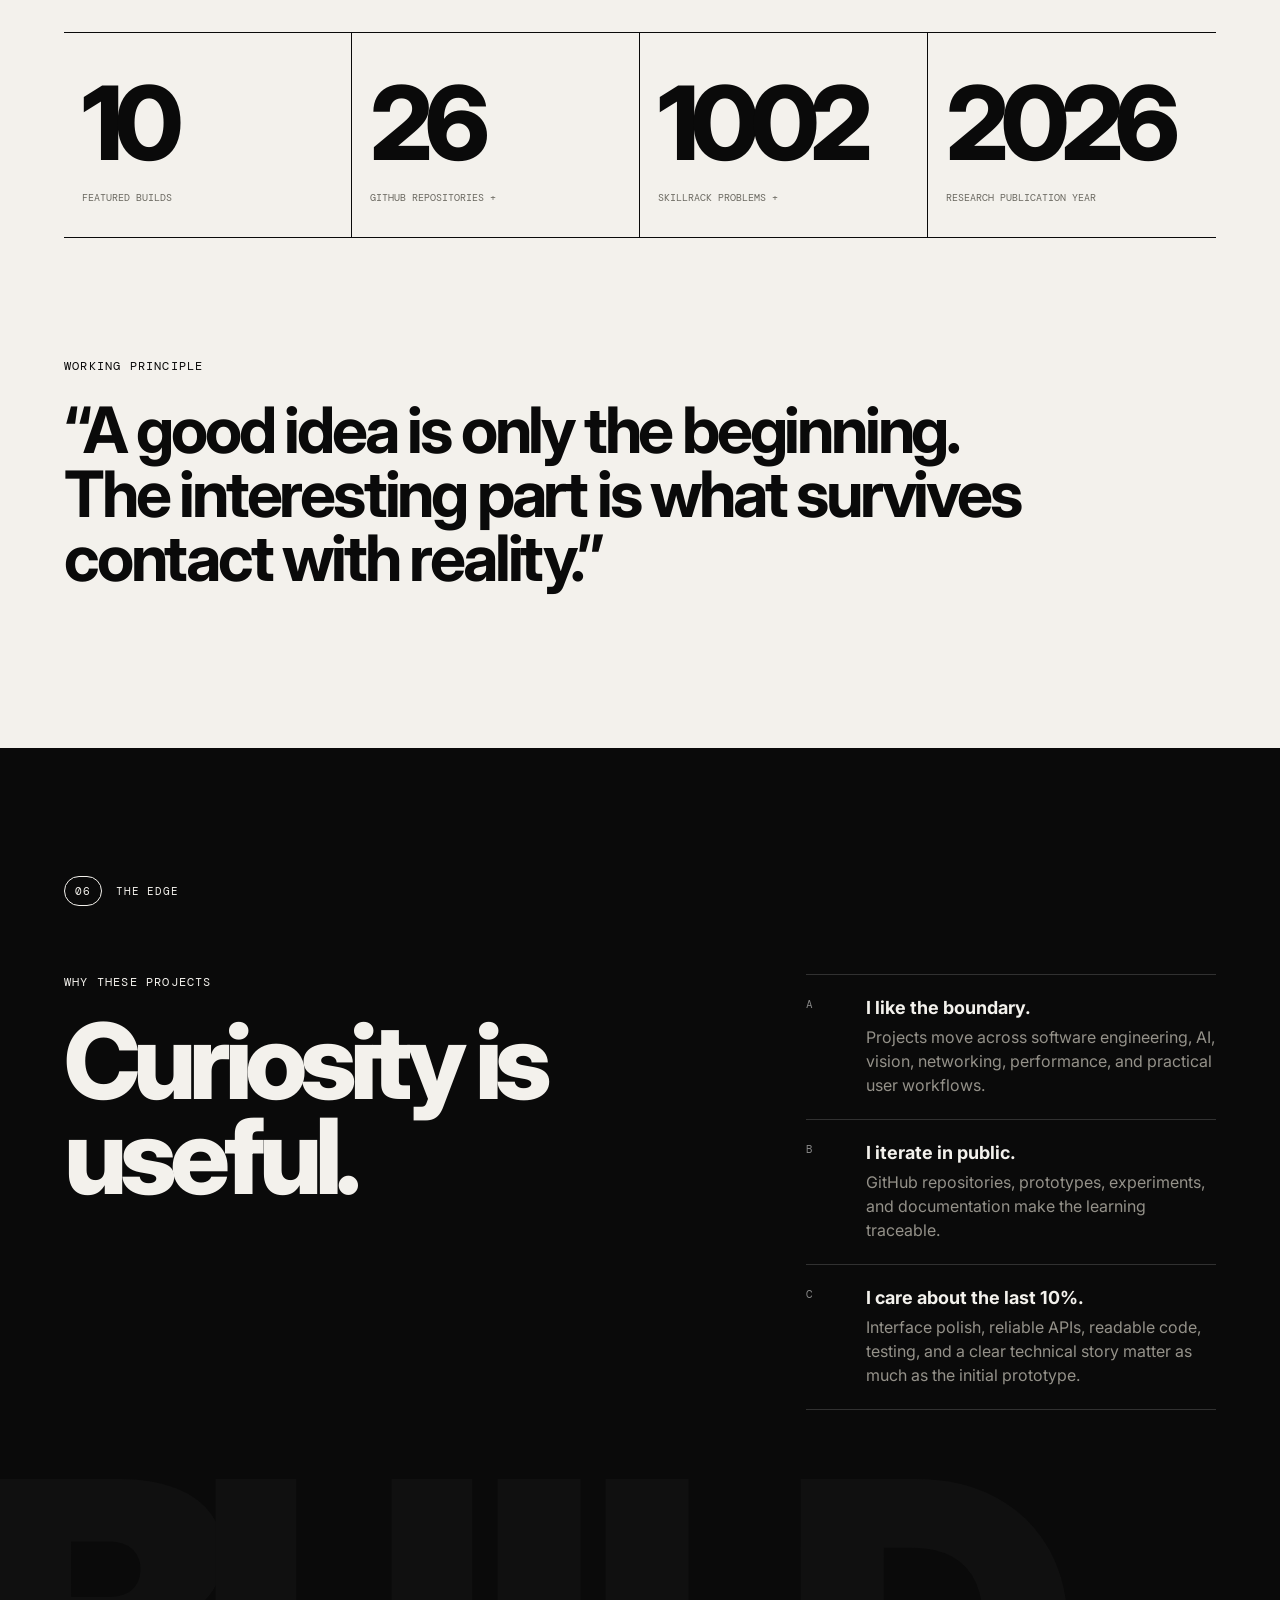
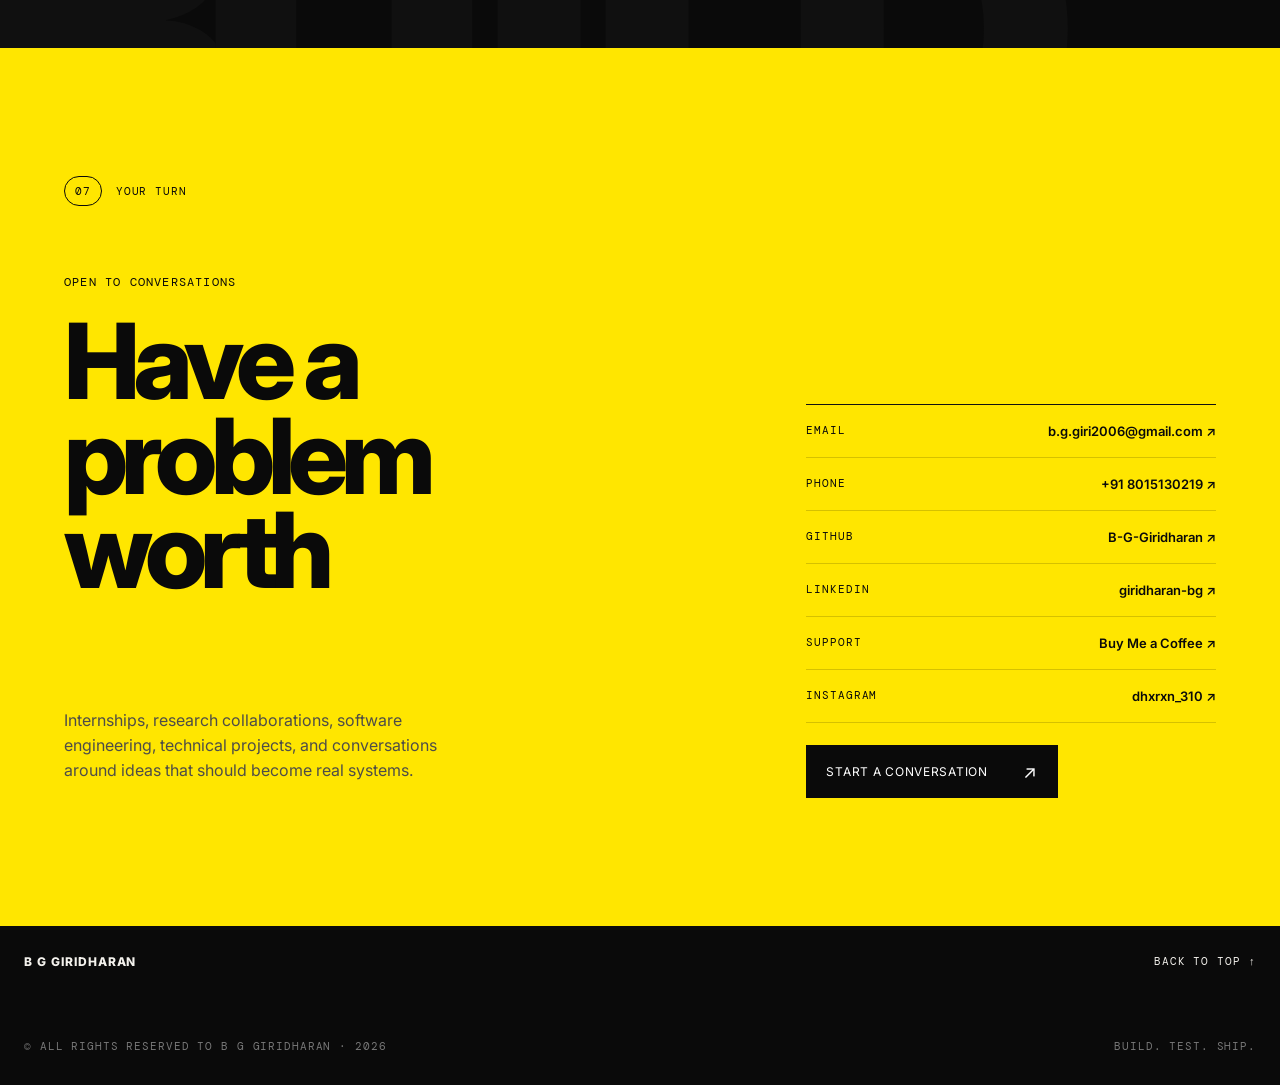
==== commit 15e5aca1: "Use exact localhost portfolio files for Pages" ====
--- a/index.html
+++ b/index.html
@@ -227,6 +227,6 @@
       <div class="modal-footer"><a id="modalLink" class="btn btn-accent" href="https://github.com/B-G-Giridharan" target="_blank" rel="noreferrer">Open GitHub ↗</a></div>
     </article>
   </div>
-  <script src="script.js"></script>
+  <script src="/script.js"></script>
 </body>
-</html>
+</html>
--- a/styles.css
+++ b/styles.css
@@ -6,14 +6,15 @@
 .site-header{position:fixed;left:0;right:0;top:0;height:70px;padding:0 24px;display:flex;justify-content:space-between;align-items:center;z-index:90;mix-blend-mode:difference;color:#fff}.brand{display:flex;align-items:center;gap:10px;font-weight:800;font-size:12px;letter-spacing:.07em}.brand-mark{display:grid;place-items:center;width:35px;height:35px;background:#fff;color:#000;border-radius:11px;font-size:11px}.main-nav{display:flex;gap:28px}.main-nav a{font-size:11px;text-transform:uppercase;letter-spacing:.06em;opacity:.85;transition:opacity .2s}.main-nav a:hover{opacity:1}.main-nav span{opacity:.5;margin-right:6px}.sound-toggle{border:0;background:none;color:inherit;display:flex;align-items:center;gap:8px;text-transform:uppercase;font:11px var(--mono);letter-spacing:.06em;cursor:pointer}.sound-toggle i{width:9px;height:9px;border:1px solid currentColor;border-radius:50%;display:inline-block}.sound-toggle.on i{background:var(--yellow)}
 .mono{font-family:var(--mono);font-size:11px;letter-spacing:.08em;text-transform:uppercase}.dark{background:var(--ink);color:var(--paper)}.light{background:var(--paper)}.section{position:relative;overflow:hidden}.section-pad{padding:clamp(80px,10vw,150px) clamp(22px,5vw,80px)}.section-kicker{display:flex;align-items:center;gap:14px;color:var(--ink);margin-bottom:68px}.section-kicker span{padding:7px 10px;border:1px solid currentColor;border-radius:999px}.light-text{color:var(--paper)}
 .eyebrow{font-family:var(--mono);font-size:12px;text-transform:uppercase;letter-spacing:.1em;margin:0 0 24px}.display{font-size:clamp(56px,8.2vw,128px);line-height:.9;letter-spacing:-.065em;margin:0;font-weight:800}.display em,.hero-title em{font-style:normal;-webkit-text-stroke:1.5px currentColor;color:transparent}.display-inverse{color:var(--paper)}.section-intro{max-width:390px;font-size:16px;line-height:1.55;color:#a8a69d}.dark-copy{color:#4e4d48}.body-large{font-size:clamp(20px,2.3vw,31px);line-height:1.35;max-width:670px}.body-large p{margin:0 0 22px}
-.hero{min-height:100svh;background:#050505;color:var(--paper);padding:115px clamp(22px,5vw,80px) 35px;display:flex;flex-direction:column;justify-content:space-between}.hero-meta,.hero-bottom{display:flex;justify-content:space-between;color:#b7b4aa}.hero-grid{position:absolute;inset:0;background-image:linear-gradient(rgba(255,255,255,.035) 1px,transparent 1px),linear-gradient(90deg,rgba(255,255,255,.035) 1px,transparent 1px);background-size:60px 60px;mask-image:linear-gradient(to bottom,black,transparent 88%);pointer-events:none}.hero-copy{position:relative;z-index:2;max-width:920px;margin:9vh 0 3vh}.hero-title{font-size:clamp(68px,11vw,180px);line-height:.82;letter-spacing:-.075em;margin:0 0 34px;font-weight:900}.hero-photo{position:absolute;right:clamp(4%,8vw,9%);top:29%;width:clamp(210px,18vw,280px);height:clamp(300px,30vw,390px);object-fit:cover;object-position:center top;border:1px solid rgba(255,255,255,.18);box-shadow:0 24px 80px rgba(0,0,0,.45);z-index:3;opacity:0;transition:opacity .45s ease}.hero-photo.is-loaded{opacity:1}.hero-deck{max-width:580px;font-size:17px;line-height:1.55;color:#aaa79e}.hero-actions{display:flex;align-items:center;gap:22px;margin-top:34px}.btn{display:inline-flex;align-items:center;justify-content:space-between;gap:35px;padding:15px 19px;border:1px solid var(--ink);font-size:12px;text-transform:uppercase;letter-spacing:.06em;transition:transform .3s,background .3s,color .3s}.btn span{font-size:18px;transition:transform .3s}.btn:hover{transform:translateY(-3px)}.btn:hover span{transform:translate(3px,-3px)}.btn-accent{background:var(--yellow);border-color:var(--yellow);color:#070707}.btn-dark{background:var(--ink);border-color:var(--ink);color:#fff}.text-link{font-family:var(--mono);font-size:11px;text-transform:uppercase;border-bottom:1px solid rgba(255,255,255,.45);padding-bottom:5px}.hero-orbit{position:absolute;right:clamp(5%,12vw);top:50%;width:min(34vw,470px);aspect-ratio:1;transform:translateY(-40%);opacity:.95}.orbit{position:absolute;inset:0;border:1px solid rgba(255,255,255,.18);border-radius:50%}.orbit-1{transform:scale(.86)}.orbit-2{transform:scale(1.12)}.orbital-note{position:absolute;left:50%;bottom:9%;transform:translateX(-50%);background:rgba(255,255,255,.03);border:1px solid rgba(255,255,255,.18);padding:18px 22px;line-height:1.7}.center-chip{position:absolute;left:50%;top:50%;transform:translate(-50%,-50%);width:104px;height:104px;border-radius:50%;background:#fff;color:#000;display:grid;place-items:center;font-size:32px;font-weight:900}.hero-bottom{padding-top:35px;border-top:1px solid rgba(255,255,255,.14)}.scroll-arrow{display:inline-block;animation:bob 1.5s ease-in-out infinite}@keyframes bob{0%,100%{transform:translateY(0)}50%{transform:translateY(8px)}}
-.ticker-section{background:#111;overflow:hidden;border-top:1px solid rgba(255,255,255,.14);border-bottom:1px solid rgba(255,255,255,.14)}.ticker{white-space:nowrap;overflow:hidden}.ticker-track{display:inline-flex;align-items:center;gap:24px;padding:17px 0;font-family:var(--mono);font-size:18px;letter-spacing:.08em;text-transform:uppercase;white-space:nowrap;animation:scrollTicker 26s linear infinite}@keyframes scrollTicker{from{transform:translateX(0)}to{transform:translateX(-50%)}}
+.hero{min-height:100svh;background:#050505;color:var(--paper);padding:115px clamp(22px,5vw,80px) 35px;display:flex;flex-direction:column;justify-content:space-between}.hero-meta,.hero-bottom{display:flex;justify-content:space-between;color:#b7b4aa}.hero-grid{position:absolute;inset:0;background-image:linear-gradient(rgba(255,255,255,.035) 1px,transparent 1px),linear-gradient(90deg,rgba(255,255,255,.035) 1px,transparent 1px);background-size:60px 60px;mask-image:linear-gradient(to bottom,black,transparent 88%);pointer-events:none}.hero-copy{position:relative;z-index:2;max-width:920px;margin:9vh 0 3vh}.hero-title{font-size:clamp(68px,11vw,180px);line-height:.82;letter-spacing:-.075em;margin:0 0 34px;font-weight:900}.hero-photo{position:absolute;right:clamp(4%,8vw,9%);top:29%;width:clamp(210px,18vw,280px);height:clamp(300px,30vw,390px);object-fit:cover;object-position:center top;border:1px solid rgba(255,255,255,.18);box-shadow:0 24px 80px rgba(0,0,0,.45);z-index:3;opacity:0;transition:opacity .45s ease}.hero-photo.is-loaded{opacity:1}.hero-deck{max-width:580px;font-size:17px;line-height:1.55;color:#aaa79e}.hero-actions{display:flex;align-items:center;gap:22px;margin-top:34px}.btn{display:inline-flex;align-items:center;justify-content:space-between;gap:35px;padding:15px 19px;border:1px solid var(--ink);font-size:12px;text-transform:uppercase;letter-spacing:.06em;transition:transform .3s,background .3s,color .3s}.btn span{font-size:18px;transition:transform .3s}.btn:hover{transform:translateY(-3px)}.btn:hover span{transform:translate(3px,-3px)}.btn-accent{background:var(--yellow);border-color:var(--yellow);color:#070707}.btn-dark{background:var(--ink);border-color:var(--ink);color:#fff}.text-link{font-family:var(--mono);font-size:11px;text-transform:uppercase;border-bottom:1px solid rgba(255,255,255,.45);padding-bottom:5px}.hero-orbit{position:absolute;right:clamp(5%,12vw);top:50%;width:min(34vw,470px);aspect-ratio:1;transform:translateY(-40%);opacity:.95}.orbit{position:absolute;inset:0;border:1px solid rgba(255,255,255,.14);border-radius:50%}.orbit-1{transform:rotate(18deg) scaleY(.53)}.orbit-2{transform:rotate(-24deg) scaleY(.72)}.center-chip{position:absolute;left:50%;top:50%;transform:translate(-50%,-50%);width:80px;height:80px;border-radius:24px;background:var(--yellow);color:#000;display:grid;place-items:center;font-weight:900;box-shadow:0 0 80px rgba(255,230,0,.14)}.orbital-note{position:absolute;left:8%;bottom:11%;font-size:9px;color:#77736b;line-height:1.7}.orbital-note b{color:#aaa79f}.ticker-section{background:var(--yellow);border-top:1px solid #000;border-bottom:1px solid #000;overflow:hidden}.ticker{white-space:nowrap;overflow:hidden}.ticker-track{display:inline-flex;align-items:center;gap:28px;min-width:100%;padding:17px 0;font-weight:800;font-size:20px;letter-spacing:-.02em;animation:marquee 24s linear infinite}.ticker-track b{font-size:13px}@keyframes marquee{to{transform:translateX(-50%)}}
 .two-col{display:grid;grid-template-columns:1fr 1fr;gap:9vw;align-items:start}.proof-grid{display:grid;grid-template-columns:repeat(3,1fr);gap:16px;margin-top:90px}.proof-card{border-top:1px solid var(--ink);padding-top:18px;min-height:205px}.proof-no{color:var(--muted)}.proof-card h3{font-size:34px;letter-spacing:-.05em;margin:42px 0 10px}.proof-card p{max-width:340px;line-height:1.5;color:#5e5c56}
-.work-head{display:grid;grid-template-columns:1.45fr .55fr;gap:8vw;align-items:end}.room-shell{margin-top:80px;border-top:1px solid rgba(255,255,255,.15);border-bottom:1px solid rgba(255,255,255,.15);padding:22px 0}.room-stage{height:min(70vw,710px);min-height:520px;position:relative;perspective:1100px;transform-style:preserve-3d;background:linear-gradient(180deg,#101010,#070707)}.room-floor{position:absolute;left:-10%;right:-10%;bottom:-18%;height:64%;transform:rotateX(66deg);transform-origin:bottom;background:linear-gradient(rgba(255,255,255,.07) 1px,transparent 1px),linear-gradient(90deg,rgba(255,255,255,.07) 1px,transparent 1px);background-size:42px 42px}.room-wall{position:absolute;background:#0d0d0d;border:1px solid rgba(255,255,255,.06)}.wall-back{left:8%;right:8%;top:9%;height:69%}.wall-side{width:20%;right:8%;top:9%;height:69%;transform-origin:right center;transform:perspective(500px) rotateY(-24deg)}.room-light{position:absolute;left:15%;top:14%;width:44%;height:39%;background:radial-gradient(circle,rgba(232,255,62,.15),transparent 67%);filter:blur(16px)}.room-console{position:absolute;left:7%;bottom:7%;display:flex;flex-direction:column;gap:7px;font-family:var(--mono);font-size:10px;color:#777;z-index:4}.room-console span:last-child{color:#9b9890}.room-object{position:absolute;z-index:5;cursor:pointer;border:1px solid rgba(255,255,255,.15);background:linear-gradient(140deg,#272727,#0c0c0c);color:#fff;text-align:left;box-shadow:0 24px 70px rgba(0,0,0,.4);transition:transform .5s cubic-bezier(.2,.9,.2,1),border-color .3s,box-shadow .3s}.room-object:hover{border-color:var(--yellow);box-shadow:0 28px 90px rgba(0,0,0,.55),0 0 50px rgba(232,255,62,.09)}.room-object .object-label{display:block;font-size:8px;color:#807d74;margin-bottom:42px}.room-object strong{display:block;font-size:clamp(24px,3.2vw,47px);line-height:.93;letter-spacing:-.05em}.room-object small{display:block;margin-top:16px;font:9px var(--mono);letter-spacing:.1em;color:#a4a19a}.obj-1{left:15%;top:14%;width:26%;padding:26px 25px}.obj-2{left:42%;top:38%;width:28%;padding:22px 25px}.obj-3{right:10%;top:58%;width:24%;padding:22px 25px}.project-dock{display:grid;grid-template-columns:repeat(5,1fr);gap:12px;margin-top:20px}.dock-card{background:#111;border:1px solid #2b2b2b;color:#fff;text-align:left;padding:20px;cursor:pointer;min-height:150px;display:flex;flex-direction:column;justify-content:space-between;transition:background .25s,border .25s,transform .25s}.dock-card:hover{background:#171717;border-color:#5e5e5e;transform:translateY(-4px)}.dock-card span,.dock-card small{font:9px var(--mono);color:#777}.dock-card strong{font-size:18px;letter-spacing:-.04em}.lime-section{background:var(--lime)}.stack-layout{display:grid;grid-template-columns:.8fr 1.2fr;gap:7vw}.stack-list{border-top:1px solid #111}.stack-list>div{display:grid;grid-template-columns:42px 1fr;grid-template-rows:auto auto;gap:3px 12px;padding:20px 0;border-bottom:1px solid rgba(0,0,0,.18);transition:padding-left .25s}.stack-list>div:hover{padding-left:12px}.stack-list span{grid-row:1 / 3}.stack-list strong{font-size:20px;letter-spacing:-.03em}.stack-list small{font:10px var(--mono);text-transform:uppercase;color:#4b4f2e}
+.work-head{display:grid;grid-template-columns:1.45fr .55fr;gap:8vw;align-items:end}.room-shell{margin-top:80px;border-top:1px solid rgba(255,255,255,.15);border-bottom:1px solid rgba(255,255,255,.15);padding:22px 0}.room-stage{height:min(70vw,710px);min-height:520px;position:relative;perspective:1100px;transform-style:preserve-3d;background:linear-gradient(180deg,#101010,#070707)}.room-floor{position:absolute;left:-10%;right:-10%;bottom:-18%;height:64%;transform:rotateX(66deg);transform-origin:bottom;background:linear-gradient(rgba(255,255,255,.07) 1px,transparent 1px),linear-gradient(90deg,rgba(255,255,255,.07) 1px,transparent 1px);background-size:42px 42px}.room-wall{position:absolute;background:#0d0d0d;border:1px solid rgba(255,255,255,.06)}.wall-back{left:8%;right:8%;top:9%;height:69%}.wall-side{width:20%;right:8%;top:9%;height:69%;transform-origin:right center;transform:perspective(500px) rotateY(-24deg)}.room-light{position:absolute;left:15%;top:14%;width:44%;height:39%;background:radial-gradient(circle,rgba(232,255,62,.15),transparent 67%);filter:blur(16px)}.room-console{position:absolute;left:7%;bottom:7%;display:flex;flex-direction:column;gap:7px;font-family:var(--mono);font-size:10px;color:#777;z-index:4}.room-console span:last-child{color:#9b9890}.room-object{position:absolute;z-index:5;cursor:pointer;border:1px solid rgba(255,255,255,.15);background:linear-gradient(140deg,#272727,#0c0c0c);color:#fff;text-align:left;box-shadow:0 24px 70px rgba(0,0,0,.4);transition:transform .5s cubic-bezier(.2,.9,.2,1),border-color .3s,box-shadow .3s}.room-object:hover{border-color:var(--yellow);box-shadow:0 28px 90px rgba(0,0,0,.55),0 0 50px rgba(232,255,62,.09)}.room-object .object-label{display:block;font-size:8px;color:#807d74;margin-bottom:42px}.room-object strong{display:block;font-size:clamp(24px,3.2vw,47px);line-height:.93;letter-spacing:-.05em}.room-object small{display:block;margin-top:16px;font:9px var(--mono);letter-spacing:.1em;color:#a4a19a}.obj-1{left:15%;top:22%;width:30%;padding:24px;transform:translateZ(65px) rotateZ(-2deg)}.obj-2{left:41%;top:43%;width:25%;padding:22px;transform:translateZ(120px) rotateZ(3deg)}.obj-3{right:11%;top:24%;width:28%;padding:26px;transform:translateZ(30px) rotateZ(-4deg);background:linear-gradient(135deg,#1e2210,#0d0d0d)}.obj-1:hover{transform:translateY(-14px) translateZ(110px) rotateZ(-2deg)}.obj-2:hover{transform:translateY(-14px) translateZ(165px) rotateZ(3deg)}.obj-3:hover{transform:translateY(-14px) translateZ(80px) rotateZ(-4deg)}
+.project-dock{display:grid;grid-template-columns:repeat(5,1fr);gap:12px;margin-top:20px}.dock-card{background:#111;border:1px solid #2b2b2b;color:#fff;text-align:left;padding:20px;cursor:pointer;min-height:150px;display:flex;flex-direction:column;justify-content:space-between;transition:background .25s,border .25s,transform .25s}.dock-card:hover{background:#171717;border-color:#5e5e5e;transform:translateY(-4px)}.dock-card span,.dock-card small{font:9px var(--mono);color:#777}.dock-card strong{font-size:18px;letter-spacing:-.04em}.lime-section{background:var(--lime)}.stack-layout{display:grid;grid-template-columns:.8fr 1.2fr;gap:7vw}.stack-list{border-top:1px solid #111}.stack-list>div{display:grid;grid-template-columns:42px 1fr;grid-template-rows:auto auto;gap:3px 12px;padding:20px 0;border-bottom:1px solid rgba(0,0,0,.18);transition:padding-left .25s}.stack-list>div:hover{padding-left:12px}.stack-list span{grid-row:1 / 3}.stack-list strong{font-size:20px;letter-spacing:-.03em}.stack-list small{font:10px var(--mono);text-transform:uppercase;color:#4b4f2e}
 .stats-row{display:grid;grid-template-columns:repeat(4,1fr);border-top:1px solid var(--ink);border-bottom:1px solid var(--ink)}.stat{padding:28px 18px 32px;border-right:1px solid var(--ink)}.stat:last-child{border-right:none}.stat-number{font-size:clamp(54px,8vw,108px);font-weight:800;letter-spacing:-.08em;display:block}.stat small{font:10px var(--mono);text-transform:uppercase;color:#6b6961}.manifesto{padding:120px 0 30px;max-width:980px}.manifesto blockquote{font-size:clamp(34px,5vw,72px);line-height:1;letter-spacing:-.05em;margin:0;font-weight:700}.edge-section{min-height:900px}.edge-grid{display:grid;grid-template-columns:1.2fr .8fr;gap:10vw;position:relative;z-index:2}.edge-points{border-top:1px solid rgba(255,255,255,.16)}.edge-points>div{display:grid;grid-template-columns:45px 1fr;gap:15px;padding:22px 0;border-bottom:1px solid rgba(255,255,255,.16)}.point-no{color:#888}.edge-points strong{font-size:18px}.edge-points p{color:#949189;line-height:1.5;margin:7px 0 0}.giant-word{position:absolute;left:-2vw;bottom:-10vw;font-size:clamp(200px,32vw,580px);font-weight:900;letter-spacing:-.1em;color:#101010;line-height:.72;z-index:1}
 .contact-section{background:var(--yellow)}.contact-grid{display:grid;grid-template-columns:1.2fr .8fr;gap:10vw;align-items:end}.contact-card{border-top:1px solid #111}.contact-row{display:flex;justify-content:space-between;gap:25px;padding:18px 0;border-bottom:1px solid rgba(0,0,0,.16);font-size:13px}.contact-row span:last-child,.contact-row a{font-weight:600;text-align:right}.contact-card .btn{margin-top:22px}
 .footer{padding:28px 24px 32px}.footer-top,.footer-bottom{display:flex;justify-content:space-between;gap:20px}.footer-bottom{margin-top:70px;color:#777}.footer .brand-text{font-weight:800;letter-spacing:.08em;font-size:12px}
 .modal{position:fixed;inset:0;display:none;align-items:center;justify-content:center;z-index:120}.modal.is-open{display:flex}.modal-backdrop{position:absolute;inset:0;background:rgba(0,0,0,.76);backdrop-filter:blur(12px)}.modal-card{position:relative;z-index:2;width:min(720px,calc(100% - 32px));background:var(--paper);padding:clamp(28px,5vw,58px);box-shadow:0 30px 120px rgba(0,0,0,.5)}.modal-close{position:absolute;right:15px;top:12px;border:0;background:none;font-size:34px;cursor:pointer}.modal-top{display:flex;justify-content:space-between;color:#73716b;margin-bottom:50px}.modal-card h2{font-size:clamp(56px,8vw,100px);line-height:.86;letter-spacing:-.07em;margin:0 0 22px}.modal-card>p:not(.eyebrow){font-size:19px;line-height:1.5;max-width:600px}.modal-tags{display:flex;gap:8px;flex-wrap:wrap;margin:35px 0}.modal-tags span{font:10px var(--mono);border:1px solid #888;padding:8px 9px}.modal-footer{display:flex;justify-content:flex-end}
+/* Bootstrap compatibility / full-bleed layout guard */
 html,body{width:100%;max-width:none;min-width:0;margin:0;padding:0}
 .container,.container-fluid,.container-sm,.container-md,.container-lg,.container-xl,.container-xxl{width:100%!important;max-width:none!important;margin-left:0!important;margin-right:0!important;padding-left:0!important;padding-right:0!important}
 .site-header,main,section.section,.ticker-section,.footer{width:100%;max-width:none;margin-left:0;margin-right:0}
@@ -21,11 +22,50 @@
 .section-pad{max-width:none}
 .row{--bs-gutter-x:0;--bs-gutter-y:0;margin-left:0!important;margin-right:0!important}
 [class*="col-"]{padding-left:0!important;padding-right:0!important}
+
+/* Keep the intentional fixed header, but make it viewport-wide even inside a Bootstrap container. */
 .site-header{left:0!important;right:0!important}
+
 .reveal{opacity:0;transform:translateY(28px);transition:opacity .8s ease,transform .8s cubic-bezier(.2,.75,.2,1)}.reveal.in{opacity:1;transform:none}.reveal:nth-child(2){transition-delay:.08s}.reveal:nth-child(3){transition-delay:.14s}
+
+/* Phone-only headline/photo alignment; the desktop hero remains untouched. */
 @media (max-width:580px){.hero-title{max-width:calc(100% - 120px)!important}.hero-photo{top:23%!important;right:20px!important;width:90px!important;height:120px!important}}
 @media (max-width:1100px){.project-dock{grid-template-columns:repeat(3,1fr)}}@media (max-width:900px){.main-nav{display:none}.hero{padding-top:100px}.hero-orbit{right:0;width:58vw;opacity:.7}.hero-title{max-width:68%}.hero-photo{right:5%;top:30%;width:clamp(150px,20vw,210px);height:clamp(210px,24vw,260px)}.two-col,.stack-layout,.edge-grid,.contact-grid,.work-head{grid-template-columns:1fr}.proof-grid{grid-template-columns:1fr;gap:34px}.proof-card{min-height:auto}.room-stage{height:650px}.obj-1{left:5%;top:18%;width:60%}.obj-2{left:21%;top:42%;width:62%}.obj-3{right:5%;top:65%;width:68%}.room-console{left:5%;bottom:4%}.project-dock{grid-template-columns:1fr}.stats-row{grid-template-columns:1fr 1fr}.stat:nth-child(2){border-right:none}.stat:nth-child(-n+2){border-bottom:1px solid var(--ink)}.display{font-size:clamp(54px,14vw,92px)}.hero-title{font-size:clamp(64px,15vw,120px)}}@media (max-width:580px){.hero-meta span:last-child{display:none}.hero-deck{font-size:15px}.hero-title{max-width:calc(100% - 120px)}.hero-photo{right:20px;top:37%;width:90px;height:120px}.hero-orbit{top:80%;right:0;width:44vw;z-index:1}.hero-copy{z-index:3}.ticker-track{font-size:17px}.room-stage{min-height:610px}.obj-1{top:13%;width:78%;padding:18px}.obj-2{top:39%;width:78%;padding:18px}.obj-3{top:66%;right:3%;width:82%;padding:18px}.room-object .object-label{margin-bottom:22px}.room-object strong{font-size:30px}.section-pad{padding:82px 20px}.stats-row{grid-template-columns:1fr}.stat{border-right:0;border-bottom:1px solid var(--ink)}.stat:last-child{border-bottom:0}.contact-row{flex-direction:column;gap:7px}.contact-row span:last-child,.contact-row a{text-align:left}.giant-word{font-size:56vw}}
+
+/* Keep the profile photo directly beside the headline on narrow phones. */
 @media (max-width:580px){.hero-title{max-width:calc(100% - 120px)}.hero-photo{top:23%;right:20px;width:90px;height:120px}}
-@media (max-width:1024px){html,body{width:100%;max-width:none;min-width:0;margin:0;padding:0;overflow-x:hidden !important;overflow-x:clip !important}body{display:block !important}main{display:block;width:100% !important;max-width:none !important;min-width:0 !important;margin:0 !important;padding:0 !important;overflow-x:clip !important}main,.section,.ticker-section,.footer{box-sizing:border-box}.section,.ticker-section,.footer{width:100% !important;max-width:none !important;min-width:0;margin-left:0 !important;margin-right:0 !important}.container,.container-sm,.container-md,.container-lg,.container-xl,.container-xxl,.container-fluid{width:100% !important;max-width:none !important;margin-left:0 !important;margin-right:0 !important;box-sizing:border-box}.row{max-width:100%;margin-left:0;margin-right:0}img,svg,video,canvas,iframe{max-width:100%}.hero,.ticker-section,.section,.footer{overflow-x:hidden}.ticker{width:100%;max-width:100%;overflow:hidden}.ticker-track{max-width:none}.hero-grid,.hero-orbit,.cursor-glow,.noise,.giant-word{pointer-events:none}}
-@media (max-width:767px){.site-header{width:100%;max-width:100%;padding-left:20px;padding-right:20px}.hero{width:100%;max-width:100%;padding-left:20px;padding-right:20px}.hero-copy,.hero-meta,.hero-bottom{max-width:100%}.hero-title,.hero-deck,.hero-actions{max-width:100%}.btn{max-width:100%}.two-col,.proof-grid,.work-head,.stack-layout,.edge-grid,.contact-grid{width:100%;max-width:100%}.room-stage{width:100%;max-width:100%;overflow:hidden}.project-dock{width:100%;max-width:100%;grid-template-columns:1fr}.stats-row{width:100%;max-width:100%}.contact-card,.contact-row,.modal-card{max-width:100%}}
-@media (min-width:768px) and (max-width:1024px){.section-pad{padding-left:clamp(28px,5vw,60px);padding-right:clamp(28px,5vw,60px)}.room-stage{width:100%;max-width:100%}.project-dock{width:100%;max-width:100%}}
+
+/* Responsive viewport containment — mobile/tablet only; desktop remains unchanged. */
+@media (max-width:1024px){
+  html,body{width:100%;max-width:none;min-width:0;margin:0;padding:0;overflow-x:hidden !important;overflow-x:clip !important}
+  body{display:block !important}
+  main{display:block;width:100% !important;max-width:none !important;min-width:0 !important;margin:0 !important;padding:0 !important;overflow-x:clip !important}
+  main,.section,.ticker-section,.footer{box-sizing:border-box}
+  .section,.ticker-section,.footer{width:100% !important;max-width:none !important;min-width:0;margin-left:0 !important;margin-right:0 !important}
+  .container,.container-sm,.container-md,.container-lg,.container-xl,.container-xxl,.container-fluid{width:100% !important;max-width:none !important;margin-left:0 !important;margin-right:0 !important;box-sizing:border-box}
+  .row{max-width:100%;margin-left:0;margin-right:0}
+  img,svg,video,canvas,iframe{max-width:100%}
+  .hero,.ticker-section,.section,.footer{overflow-x:hidden}
+  .ticker{width:100%;max-width:100%;overflow:hidden}
+  .ticker-track{max-width:none}
+  .hero-grid,.hero-orbit,.cursor-glow,.noise,.giant-word{pointer-events:none}
+}
+
+@media (max-width:767px){
+  .site-header{width:100%;max-width:100%;padding-left:20px;padding-right:20px}
+  .hero{width:100%;max-width:100%;padding-left:20px;padding-right:20px}
+  .hero-copy,.hero-meta,.hero-bottom{max-width:100%}
+  .hero-title,.hero-deck,.hero-actions{max-width:100%}
+  .btn{max-width:100%}
+  .two-col,.proof-grid,.work-head,.stack-layout,.edge-grid,.contact-grid{width:100%;max-width:100%}
+  .room-stage{width:100%;max-width:100%;overflow:hidden}
+  .project-dock{width:100%;max-width:100%;grid-template-columns:1fr}
+  .stats-row{width:100%;max-width:100%}
+  .contact-card,.contact-row,.modal-card{max-width:100%}
+}
+
+@media (min-width:768px) and (max-width:1024px){
+  .section-pad{padding-left:clamp(28px,5vw,60px);padding-right:clamp(28px,5vw,60px)}
+  .room-stage{width:100%;max-width:100%}
+  .project-dock{width:100%;max-width:100%}
+}
